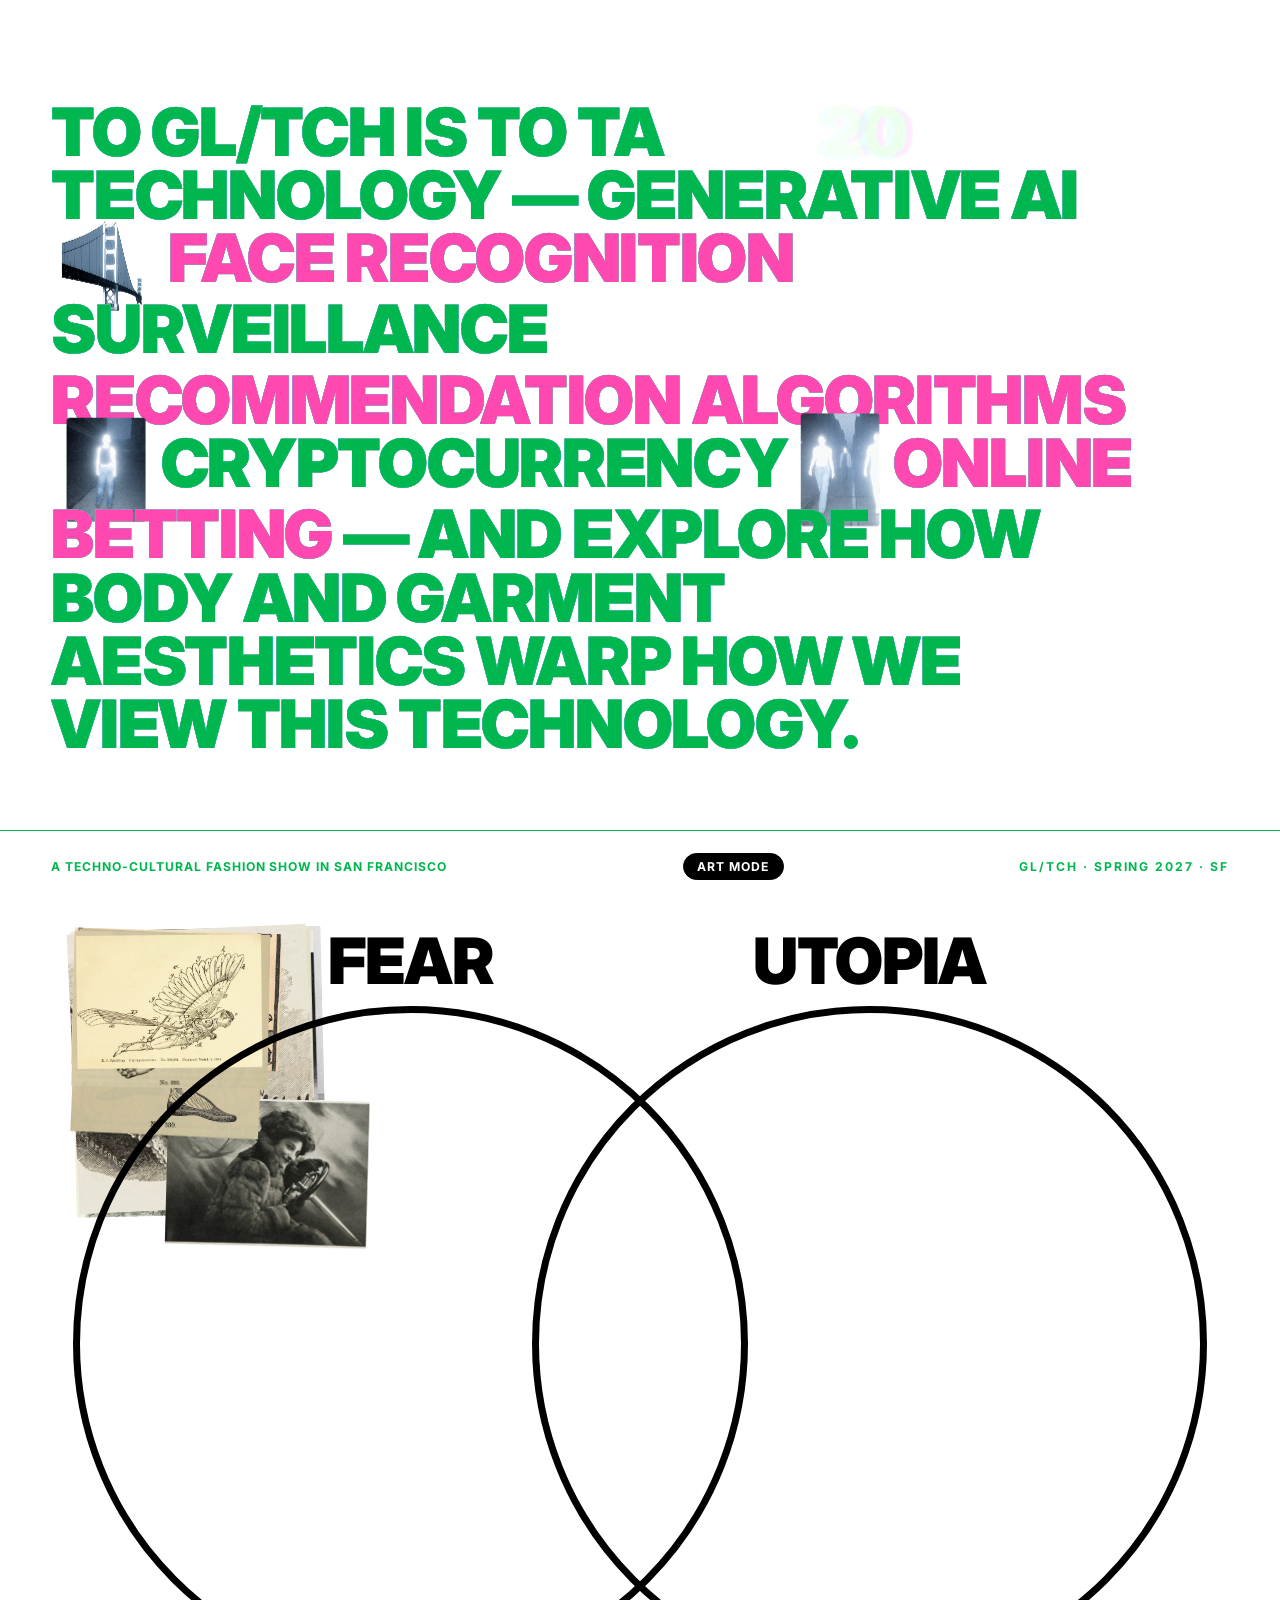
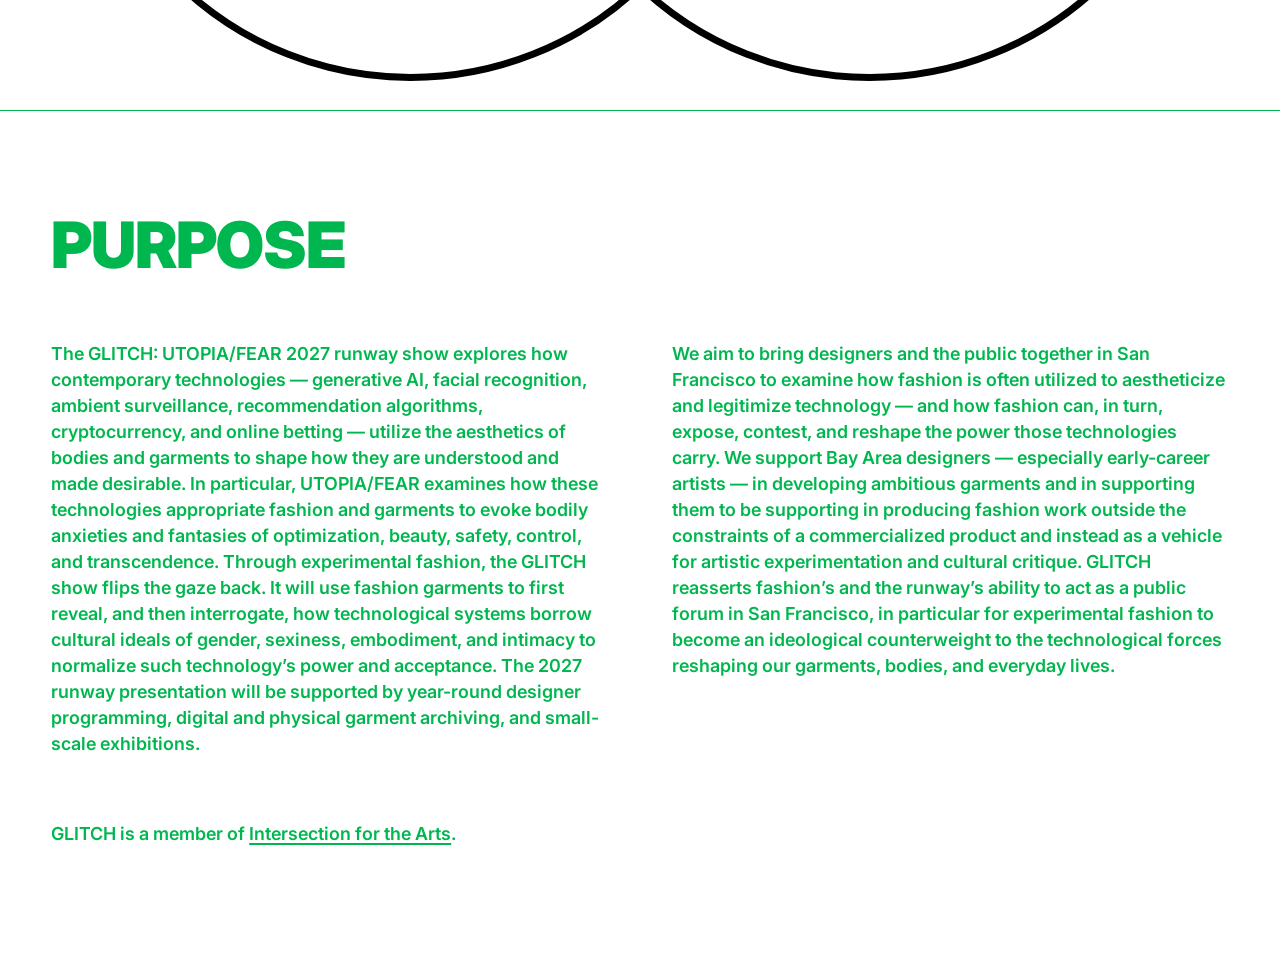
==== index.html @ 08c13035 "Start Venn pauses sooner" ====
<!DOCTYPE html>
<!--
  This page is the GL/TCH manifesto — also reachable at /manifesto.html.
  index.html and manifesto.html should stay in sync; only the <title>
  and <meta description> intentionally differ between them.
  Old ring/orbit layout lives at /archived/.
-->
<html lang="en">
  <head>
    <meta charset="UTF-8" />
    <meta name="viewport" content="width=device-width, initial-scale=1.0" />
    <meta
      name="description"
      content="GL/TCH — a traveling fashion exhibition exploring 2027 technology and aesthetics."
    />
    <title>GL/TCH</title>
    <link rel="icon" type="image/png" href="assets/favicon.png" />
    <link rel="preconnect" href="https://fonts.googleapis.com" />
    <link rel="preconnect" href="https://fonts.gstatic.com" crossorigin />
    <link
      href="https://fonts.googleapis.com/css2?family=Inter:wght@600;700;800;900&family=Instrument+Serif:ital@0;1&display=swap"
      rel="stylesheet"
    />
    <link rel="stylesheet" href="styles.css?v=152" />
  </head>
  <body class="has-manifesto is-contrast">
    <a class="skip" href="#manifesto">Skip to content</a>

    <a class="glitch-logo" href="index.html" aria-label="GL/TCH — home">
      <img src="assets/glitch_logo.png" alt="GL/TCH" decoding="async" />
    </a>


    <main id="manifesto" class="manifesto">
      <section class="manifesto__spread" aria-label="GL/TCH manifesto">
        <img
          class="manifesto__robot"
          src="assets/Custom Video Design.gif"
          alt=""
          decoding="async"
          aria-hidden="true"
        />

        <p class="manifesto__copy">
          To GL/TCH   is to take a 2027 technology — <span class="manifesto__tech">generative AI</span><img
            class="manifesto__chip manifesto__chip--a"
            src="assets/approved/IMG_6470.png"
            alt=""
            loading="eager"
            decoding="async"
          /><span class="manifesto__tech manifesto__tech--alt">face recognition</span><img
            class="manifesto__chip manifesto__chip--b"
            src="assets/approved/IMG_2119.png"
            alt=""
            loading="eager"
            decoding="async"
          /><span class="manifesto__tech">surveillance</span><img
            class="manifesto__chip manifesto__chip--c"
            src="assets/approved/IMG_2356.png"
            alt=""
            loading="eager"
            decoding="async"
          /><span class="manifesto__tech manifesto__tech--alt">recommendation algorithms</span><img
            class="manifesto__chip manifesto__chip--d"
            src="assets/approved/AI Images from Text & Photo (8).png"
            alt=""
            loading="eager"
            decoding="async"
          /><span class="manifesto__tech">cryptocurrency</span><img
            class="manifesto__chip manifesto__chip--e"
            src="assets/approved/IMG_street.png"
            alt=""
            loading="lazy"
            decoding="async"
          /><span class="manifesto__tech manifesto__tech--alt">online betting</span> — and explore how body and garment aesthetics warp how we view this technology.
        </p>
      </section>

      <footer class="manifesto__rail">
        <p class="manifesto__rail-tag">A techno-cultural fashion show in San Francisco</p>
        <button class="manifesto__mode-toggle" type="button" aria-pressed="true">
          Art mode
        </button>
        <p class="manifesto__rail-meta">GL/TCH · SPRING 2027 · SF</p>
      </footer>

      <section class="manifesto-venn" aria-label="Fear and utopia">
        <div class="venn" role="img" aria-label="Venn diagram with fear on the left and utopia on the right">
          <div class="venn__ghosts" aria-hidden="true">
            <img class="venn__ghost" src="assets/venn-diagram/Medico-Mechanische Gymnastik 1892.jpg" alt="" loading="lazy" decoding="async" />
            <img class="venn__ghost" src="assets/venn-diagram/Flammability Demonstration 1910.jpg" alt="" loading="lazy" decoding="async" />
            <img class="venn__ghost" src="assets/venn-diagram/Pygmy by Bayard 1870.jpg" alt="" loading="lazy" decoding="async" />
            <img class="venn__ghost" src="assets/venn-diagram/Talking Machine Orange 1879.jpg" alt="" loading="lazy" decoding="async" />
            <img class="venn__ghost" src="assets/venn-diagram/Title Page Illustration Mad Fashions 1642.jpg" alt="" loading="lazy" decoding="async" />
            <img class="venn__ghost" src="assets/venn-diagram/Dorothy Levitt Favourite Photograph.jpg" alt="" loading="lazy" decoding="async" />
            <img class="venn__ghost" src="assets/venn-diagram/George Edwin Marks 1899 Image.jpg" alt="" loading="lazy" decoding="async" />
            <img class="venn__ghost" src="assets/venn-diagram/George Edwin Marks Image 1899.jpg" alt="" loading="lazy" decoding="async" />
            <img class="venn__ghost" data-size-boost="1.1" src="assets/venn-diagram/Reuben Jasper Spalding Flying Machine.jpg" alt="" loading="lazy" decoding="async" />
          </div>
          <span class="venn__label venn__label--left">fear</span>
          <span class="venn__label venn__label--right">utopia</span>
          <div class="venn__circle venn__circle--left"></div>
          <div class="venn__circle venn__circle--right"></div>
        </div>
      </section>

      <section class="manifesto-purpose" aria-labelledby="purpose-title">
        <h2 id="purpose-title" class="manifesto-purpose__title">Purpose</h2>
        <div class="manifesto-purpose__copy">
          <p>
            The GLITCH: UTOPIA/FEAR 2027 runway show explores how contemporary technologies — generative AI, facial recognition, ambient surveillance, recommendation algorithms, cryptocurrency, and online betting — utilize the aesthetics of bodies and garments to shape how they are understood and made desirable. In particular, UTOPIA/FEAR examines how these technologies appropriate fashion and garments to evoke bodily anxieties and fantasies of optimization, beauty, safety, control, and transcendence. Through experimental fashion, the GLITCH show flips the gaze back. It will use fashion garments to first reveal, and then interrogate, how technological systems borrow cultural ideals of gender, sexiness, embodiment, and intimacy to normalize such technology’s power and acceptance. The 2027 runway presentation will be supported by year-round designer programming, digital and physical garment archiving, and small-scale exhibitions.
          </p>
          <p>
            We aim to bring designers and the public together in San Francisco to examine how fashion is often utilized to aestheticize and legitimize technology — and how fashion can, in turn, expose, contest, and reshape the power those technologies carry. We support Bay Area designers — especially early-career artists — in developing ambitious garments and in supporting them to be supporting in producing fashion work outside the constraints of a commercialized product and instead as a vehicle for artistic experimentation and cultural critique. GLITCH reasserts fashion’s and the runway’s ability to act as a public forum in San Francisco, in particular for experimental fashion to become an ideological counterweight to the technological forces reshaping our garments, bodies, and everyday lives.
          </p>
          <p class="manifesto-purpose__membership">
            GLITCH is a member of
            <a href="https://theintersection.org/meet-our-members/">Intersection for the Arts</a>.
          </p>
        </div>
      </section>
    </main>

    <script>
      window.va =
        window.va ||
        function () {
          (window.vaq = window.vaq || []).push(arguments);
        };
    </script>
    <script defer src="/_vercel/insights/script.js"></script>
    <script src="main.js" defer></script>
    <script src="manifesto.js?v=33" defer></script>
  </body>
</html>
---- styles.css ----
/* GLITCH — ring layout matched to reference: nav + circular portrait ring + inner type */

/* Register the manifesto-chip magnet variables as <length>-typed custom
   properties so transitions on them interpolate smoothly (without
   @property they'd be treated as raw strings and would jump-snap). */
@property --push-x {
  syntax: "<length>";
  inherits: false;
  initial-value: 0px;
}
@property --push-y {
  syntax: "<length>";
  inherits: false;
  initial-value: 0px;
}

:root {
  --canvas: #fafaf9;
  --ink: #141413;
  --ink-soft: rgba(20, 20, 19, 0.42);
  --sans: "Inter", system-ui, -apple-system, "Segoe UI", sans-serif;
  --display: "Instrument Serif", "Times New Roman", Georgia, serif;
  --mono: ui-monospace, "SF Mono", Menlo, Consolas, monospace;
}

*,
*::before,
*::after {
  box-sizing: border-box;
}

html {
  height: 100%;
}

body {
  margin: 0;
  min-height: 100dvh;
  background: var(--canvas);
  color: var(--ink);
  font-family: var(--sans);
  -webkit-font-smoothing: antialiased;
}

.skip {
  position: absolute;
  left: -9999px;
  top: 1rem;
  padding: 0.45rem 0.85rem;
  background: var(--ink);
  color: var(--canvas);
  z-index: 100;
  font-size: 0.65rem;
  letter-spacing: 0.12em;
  text-transform: uppercase;
  text-decoration: none;
}

.skip:focus {
  left: 1rem;
}

/* ——— Top nav ——— */
.ref-nav {
  position: fixed;
  top: 0;
  left: 0;
  right: 0;
  z-index: 50;
  padding: 1.5rem clamp(1rem, 4vw, 2rem) 0.65rem;
  background: linear-gradient(180deg, var(--canvas) 78%, transparent 100%);
  pointer-events: none;
}

.ref-nav__inner {
  display: flex;
  justify-content: center;
  align-items: center;
  gap: clamp(2.25rem, 7vw, 4.25rem);
  pointer-events: auto;
}

.ref-nav__link {
  font-size: 0.625rem;
  font-weight: 500;
  letter-spacing: 0.4em;
  text-transform: uppercase;
  text-decoration: none;
  color: var(--ink-soft);
  padding: 0.2rem 0;
  border-bottom: 1px solid transparent;
  transition:
    color 0.2s ease,
    border-color 0.2s ease;
}

.ref-nav__link:hover,
.ref-nav__link:focus-visible {
  color: var(--ink);
  outline: none;
}

.ref-nav__link.is-active {
  color: var(--ink);
  font-weight: 600;
  border-bottom-color: var(--ink);
}

/* ——— Stage ——— */
.ref-main {
  min-height: 100dvh;
  display: flex;
  align-items: center;
  justify-content: center;
  padding: clamp(4.75rem, 11vh, 6rem) clamp(0.75rem, 3vw, 1.5rem) clamp(1.5rem, 5vh, 2.5rem);
}

/*
  Ring math (matches “portal” reference):
  - --ring = square diameter (px/vmin)
  - thumb width = fraction of ring (narrow portrait tiles)
  - --orbit = distance from center to each thumb’s transform origin (tuned so tiles sit on a circle with even gaps)
*/
.ref-ring {
  --count: 19;
  --ring: min(94vmin, 800px);
  position: relative;
  width: var(--ring);
  max-width: 100%;
  aspect-ratio: 1;
  margin-inline: auto;
  isolation: isolate;
  /* Tighter orbit + slightly wider tiles = continuous ring (no wedge “gaps”) */
  --orbit: calc(var(--ring) * 0.382);
}

.ref-ring__orbit {
  position: absolute;
  inset: 0;
  z-index: 1;
  margin: 0;
  padding: 0;
  list-style: none;
  transform-origin: 50% 50%;
  will-change: transform;
}

@media (prefers-reduced-motion: no-preference) {
  .ref-ring__orbit {
    animation: ring-spin 90s linear infinite;
  }
}

@keyframes ring-spin {
  from { transform: rotate(0deg); }
  to { transform: rotate(360deg); }
}

.ref-ring__cell {
  position: absolute;
  left: 50%;
  top: 50%;
  width: calc(var(--ring) * 0.108);
  aspect-ratio: 4 / 3;
  z-index: 2;
  transform-origin: center center;
  --angle: calc(var(--i) * (360deg / var(--count)) - 90deg);
  --offset: 0deg;
  transform: translate(-50%, -50%)
    translate(
      calc(cos(var(--angle)) * var(--orbit)),
      calc(sin(var(--angle)) * var(--orbit))
    )
    rotate(calc(var(--angle) + 90deg + var(--offset)));
}

.ref-thumb {
  margin: 0;
  width: 100%;
  height: 100%;
  padding: 3px;
  background: #fff;
  border: 1px solid rgba(20, 20, 19, 0.06);
  border-radius: 6px;
  box-shadow:
    0 1px 0 rgba(255, 255, 255, 0.95) inset,
    0 3px 10px rgba(20, 20, 19, 0.06);
  overflow: hidden;
}

.ref-thumb img {
  display: block;
  width: 100%;
  height: 100%;
  object-fit: cover;
  object-position: center;
  border-radius: 4px;
}

/* Inner copy: width capped to the visual “hole” inside the ring */
.ref-ring__hub {
  position: absolute;
  left: 50%;
  top: 50%;
  transform: translate(-50%, -50%);
  z-index: 20;
  width: min(calc(var(--ring) * 0.44), 20rem);
  max-width: calc(100% - 2rem);
  text-align: center;
  pointer-events: none;
}

.ref-ring__headline {
  margin: 0 0 1.25rem;
  font-family: var(--display);
  font-style: italic;
  font-size: clamp(1.5rem, calc(var(--ring) * 0.052), 2.25rem);
  font-weight: 400;
  line-height: 1.18;
  letter-spacing: -0.01em;
  color: var(--ink);
  text-wrap: balance;
}

.ref-ring__cta {
  margin: 0;
  font-size: 0.5625rem;
  font-weight: 500;
  letter-spacing: 0.48em;
  text-transform: uppercase;
  color: var(--ink-soft);
}

@media (prefers-reduced-motion: no-preference) {
  .ref-ring__cta {
    animation: hub-fade 4.8s ease-in-out infinite;
  }
}

@keyframes hub-fade {
  0%,
  100% {
    opacity: 0.52;
  }
  50% {
    opacity: 1;
  }
}

/* ——— Bottom figure overlay (robot.html) ——— */
/*
  The figure is fixed flush to the bottom of the viewport at full width.
  Stacking on .has-figure pages:
    orbit / cells (inside .ref-ring's isolated context) → behind figure
    .figure-overlay  z-index 10 → above the ring
    .ref-ring__hub   z-index 30 → above the figure (centered text stays readable)
  Page canvas is forced to pure white so the image's white background
  blends seamlessly with no visible seam.
*/

/* Force a pure-white canvas on the figure page so the image background
   matches the page exactly. Override --canvas so all cascading uses
   (body bg, nav gradient, .skip color, etc.) update together.
   Also: position: relative on body makes it the containing block for
   .figure-overlay's absolute positioning, and min-height > 100vh
   creates scrollable space so the figure's lower portion sits below
   the initial viewport — scrolling reveals the rest of her. */
.has-figure {
  --canvas: #ffffff;
  background: var(--canvas);
  position: relative;
}

/* Portrait robot movie locked to the bottom-center of the viewport. The
   editorial copy scrolls behind it, leaving a center gap for the figure. */
/* Robot fills the hero — anchored to the top of the body and absolutely
   positioned so it scrolls AWAY with the page rather than staying pinned. */
.has-figure .robot-movie {
  position: absolute;
  left: 50%;
  top: 0;
  transform: translateX(-50%);
  width: auto;
  height: 100vh;
  max-width: 100%;
  object-fit: contain;
  object-position: bottom center;
  z-index: 15;
  pointer-events: none;
  background: transparent;
}

@media (max-aspect-ratio: 1/1) {
  .has-figure .robot-movie {
    width: 100%;
    height: auto;
    max-height: 100vh;
  }
}

/* Pixel-art logo pinned to the top center of the figure page. Keeps the
   image crisp at any size by disabling smoothing on the upscaled bitmap. */
.has-figure .glitch-logo {
  position: fixed;
  top: clamp(1rem, 2.5vh, 2rem);
  left: 50%;
  transform: translateX(-50%);
  z-index: 40;
  display: block;
  line-height: 0;
}

.has-figure .glitch-logo img {
  display: block;
  height: clamp(48px, 10vh, 110px);
  width: auto;
  image-rendering: pixelated;
  image-rendering: crisp-edges;
  background: transparent;
}

/* Top-right "Archive" button — links to the legacy ring layout. */
.has-figure .archive-link {
  position: fixed;
  top: clamp(1.25rem, 3vh, 2.25rem);
  right: clamp(1.25rem, 3vw, 2.25rem);
  z-index: 40;
  display: inline-flex;
  align-items: center;
  font-family: var(--mono);
  font-size: clamp(0.7rem, 1.1vw, 0.85rem);
  letter-spacing: 0.08em;
  text-transform: uppercase;
  color: var(--ink);
  text-decoration: none;
  padding: 0.45rem 0.95rem;
  border: 1px solid var(--ink);
  background: transparent;
  transition:
    background 0.18s ease,
    color 0.18s ease;
}

.has-figure .archive-link:hover,
.has-figure .archive-link:focus-visible {
  background: var(--ink);
  color: var(--canvas);
  outline: none;
}

.figure-overlay {
  position: absolute;
  left: 0;
  right: 0;
  bottom: 0;
  height: 75vh;
  z-index: 10;
  pointer-events: none;
  display: flex;
  justify-content: center;
  align-items: flex-end;
}

.figure-overlay img {
  display: block;
  width: auto;
  height: 100%;
  max-width: 100%;
  object-fit: contain;
  object-position: bottom center;
}

/* On narrow/portrait screens, the natural image is taller-than-wide
   when scaled to fit width; switch to width-bound scaling so the
   figure shrinks vertically while staying as large as possible. */
@media (max-aspect-ratio: 1/1) {
  .figure-overlay img {
    width: 100%;
    height: auto;
    max-height: 75vh;
  }
}

/* Title is fixed to the viewport, hovering just above the robot's head.
   `top: auto` clears the base .ref-ring__hub rule's top: 50%. */
/* Title sits within the hero (top of the page) and scrolls away with the
   page like the robot. Anchored from the top so it stays in a consistent
   spot just above the robot's head regardless of viewport height. */
.has-figure .ref-ring__hub {
  position: absolute;
  left: 50%;
  top: clamp(20vh, 24vh, 28vh);
  bottom: auto;
  transform: translateX(-50%);
  z-index: 30;
  width: min(94vw, 60rem);
  text-align: center;
}

.has-figure .ref-ring__headline {
  font-family: var(--display);
  font-style: normal;
  font-weight: 400;
  letter-spacing: 0.01em;
  text-transform: uppercase;
  font-size: clamp(0.95rem, 1.7vw, 1.3rem);
  line-height: 1.25;
}

/* ---------- Editorial: dense two-column block flanking the robot --------- */

/* The page is a scrollable wall of magazine-style copy. CSS columns split it
   into two columns with a wide column-gap; the fixed robot video sits in
   that gap so the text reads as flowing on the left and right of the figure.
   Top padding leaves room for the logo, archive button, and headline. */
/* Editorial container: plain block flow holding two children — a 2-column
   split that flanks the robot, then a full-width single-column section
   that runs underneath it. */
.has-figure .editorial {
  display: block;
  min-height: auto;
  /* Top padding sits the editorial just barely above the fold (~2vh of
     content peeks at the bottom of the initial viewport). */
  padding: clamp(44rem, 98vh, 60rem) clamp(1.25rem, 3vw, 3rem)
    clamp(3rem, 8vh, 6rem);
  margin: 0;

  font-family: var(--display);
  font-size: clamp(1.1rem, 1.55vw, 1.5rem);
  line-height: 1.25;
  letter-spacing: -0.005em;
  color: var(--ink);
}

/* The two-column split that flanks the robot. The center grid track is
   reserved space for the absolutely-positioned video — no copy crosses
   into it. */
.has-figure .editorial__split {
  display: grid;
  grid-template-columns: 1fr clamp(34vw, 40vw, 46vw) 1fr;
  column-gap: clamp(1.25rem, 2.5vw, 2.5rem);
  align-items: start;
}

/* Full-width single-column section that runs UNDERNEATH the robot. */
.has-figure .editorial__full {
  margin: clamp(2rem, 5vh, 4rem) auto 0;
  max-width: min(72ch, 92vw);
  text-align: justify;
  hyphens: auto;
}

.has-figure .editorial__full p {
  margin: 0 0 0.7rem;
}

.has-figure .editorial__col {
  display: flex;
  flex-direction: column;
  gap: 0.6rem;
}

.has-figure .editorial__col--left {
  grid-column: 1;
}

.has-figure .editorial__col--right {
  grid-column: 3;
}

.has-figure .editorial p {
  margin: 0;
  text-align: justify;
  hyphens: auto;
  orphans: 2;
  widows: 2;
}

/* The questions feel like a poetic provocation at the top of the column —
   italic for voice, but matched to the body copy in size. */
.has-figure .editorial__question {
  font-style: italic;
  text-align: left;
  hyphens: manual;
}

/* The lede statement is the manifesto line — uppercase so it anchors the
   reader after the questions, but matched to the body copy in size. */
.has-figure .editorial__lede {
  font-style: normal;
  text-align: left;
  text-transform: uppercase;
  letter-spacing: 0.01em;
  margin-top: 0.6em;
  hyphens: manual;
}

/* Embedded photos float within their column so the body text wraps tightly
   around them — magazine style. The two columns mirror each other: the
   left column leads with a left-floating photo, the right column leads
   with a right-floating photo. Each column then alternates from there. */
.has-figure .editorial__photo {
  width: clamp(55%, 60%, 70%);
  shape-outside: margin-box;
}

.has-figure .editorial__col--left .editorial__photo {
  float: left;
  margin: 0.35em 0.9em 0.55em 0;
}

.has-figure .editorial__col--left .editorial__photo:nth-of-type(even) {
  float: right;
  margin: 0.35em 0 0.55em 0.9em;
}

.has-figure .editorial__col--right .editorial__photo {
  float: right;
  margin: 0.35em 0 0.55em 0.9em;
}

.has-figure .editorial__col--right .editorial__photo:nth-of-type(even) {
  float: left;
  margin: 0.35em 0.9em 0.55em 0;
}

.has-figure .editorial__photo img {
  display: block;
  width: 100%;
  height: auto;
  object-fit: cover;
}

/* Flex columns can't host floats, so let the columns lay out as plain
   block flow which is what enables float + text-wrap to work. */
.has-figure .editorial__col {
  display: block;
}

.has-figure .editorial__col > p {
  margin: 0 0 0.55rem;
}

/* On narrower screens collapse the split to a single column and let the
   robot sit above all the copy. */
@media (max-width: 960px) {
  .has-figure .editorial {
    padding-top: clamp(82vh, 88vh, 92vh);
    padding-left: clamp(1.25rem, 5vw, 2rem);
    padding-right: clamp(1.25rem, 5vw, 2rem);
    font-size: clamp(1rem, 2.6vw, 1.2rem);
    line-height: 1.35;
  }

  .has-figure .editorial__split {
    grid-template-columns: 1fr;
    column-gap: 0;
  }

  .has-figure .editorial__col--left,
  .has-figure .editorial__col--right {
    grid-column: 1;
  }
}

/* With only 4 cells (one per approved image), the default cell width
   (~10.8% of ring) reads too sparse — bump cells up so they fill the
   orbit visually like prominent thumbnails at each quadrant. */
.has-figure .ref-ring__cell {
  width: calc(var(--ring) * 0.22);
}

@media (max-width: 540px) {
  .has-figure .ref-ring__cell {
    width: calc(var(--ring) * 0.24);
  }
}

/* ——— Static cluster behind the figure ———
   Stop the orbit rotation and position the four cells as a horizontal
   group right at the figure's head/shoulder level. The cells already
   live in .ref-ring's isolated stacking context which sits below the
   figure-overlay (z-index 10), so they naturally tuck behind her.
*/
/*
  Parallax: as the user scrolls down, the orbit container (containing
  all the arc cells) translates upward in addition to natural scroll —
  so the carousel "flies away" upward faster than the robot, which
  scrolls 1:1 with the page. The arc animation on each cell continues
  unchanged inside this translating wrapper (transforms compose).

  Uses scroll-driven CSS animations: Chrome 115+, Edge 115+, Firefox
  132+, Safari 26+. On older browsers the rule degrades to no parallax
  (cells scroll 1:1, no breakage).
*/
.has-figure .ref-ring__orbit {
  animation: orbit-parallax linear both;
  animation-timeline: scroll(root block);
}

@keyframes orbit-parallax {
  to { transform: translateY(-22vh); }
}

/* Replace the polar (orbit) positioning with a simple horizontal
   cluster. Each cell gets its own --tx / --ty / --tilt set per
   nth-child below for a slightly fanned, organic placement. */
.has-figure .ref-ring__cell {
  --tx: 0px;
  --ty: 0px;
  --tilt: 0deg;
  transform: translate(-50%, -50%)
    translate(var(--tx), var(--ty))
    rotate(var(--tilt));
  width: calc(var(--ring) * 0.2);
}

/*
  Continuous horseshoe arc — cells sweep along a wide upside-down U
  passing over the figure's head. Each cell starts off-screen at one
  end of the arc, fades in, traverses over the head, fades out at the
  other end, and loops back. Four cells are staggered with negative
  animation-delays so they're at different points on the arc at any
  given moment.

      ─────── ∩ ───────
     ╱                   ╲
    fade-in            fade-out
    (left edge)       (right edge)
*/
.has-figure .ref-ring__cell {
  animation: cell-arc 18s linear infinite;
}

/* 4 cells spaced evenly around the 18s cycle = 4.5s offset each, so at
   any moment one cell is fading-in / one is fading-out / two are
   mid-arc. */
.has-figure .ref-ring__cell:nth-child(1) { animation-delay:    0s;   }  /*   0% */
.has-figure .ref-ring__cell:nth-child(2) { animation-delay:   -4.5s; }  /*  25% */
.has-figure .ref-ring__cell:nth-child(3) { animation-delay:   -9s;   }  /*  50% */
.has-figure .ref-ring__cell:nth-child(4) { animation-delay:  -13.5s; }  /*  75% */

/* Static fallback positions per cell — only visible when the animation
   is paused (prefers-reduced-motion). Spread as a shallow horseshoe
   so the page still reads correctly without motion. */
.has-figure .ref-ring__cell:nth-child(1) { --tx: -22vmin; --ty:  4vh; --tilt: -7deg; }
.has-figure .ref-ring__cell:nth-child(2) { --tx:  -8vmin; --ty: -3vh; --tilt: -2deg; }
.has-figure .ref-ring__cell:nth-child(3) { --tx:   8vmin; --ty: -3vh; --tilt:  2deg; }
.has-figure .ref-ring__cell:nth-child(4) { --tx:  22vmin; --ty:  4vh; --tilt:  7deg; }

@keyframes cell-arc {
  /* Path: x(t) = -20vw·cos(π·t),  y(t) = 0vh − 8vh·sin(π·t)
     Compact horseshoe constrained to 40vw total width (±20vw). The
     arc is lifted so the bases sit just above her head (y=0, body
     y≈50vh) and the peak (y=-8vh) floats well above her forehead.
     Cells fade in 0–8% and out 92–100%. */
  0%   { transform: translate(-50%,-50%) translate(-20vw,    0vh)   rotate(-5deg);    opacity: 0; }
  8%   {                                                                              opacity: 1; }
  10%  { transform: translate(-50%,-50%) translate(-19vw,   -2.5vh) rotate(-4deg);   }
  20%  { transform: translate(-50%,-50%) translate(-16.2vw, -4.7vh) rotate(-3deg);   }
  30%  { transform: translate(-50%,-50%) translate(-11.8vw, -6.5vh) rotate(-2deg);   }
  40%  { transform: translate(-50%,-50%) translate( -6.2vw, -7.6vh) rotate(-1deg);   }
  50%  { transform: translate(-50%,-50%) translate(   0vw,  -8vh)   rotate(0deg);    }
  60%  { transform: translate(-50%,-50%) translate(  6.2vw, -7.6vh) rotate(1deg);    }
  70%  { transform: translate(-50%,-50%) translate( 11.8vw, -6.5vh) rotate(2deg);    }
  80%  { transform: translate(-50%,-50%) translate( 16.2vw, -4.7vh) rotate(3deg);    }
  90%  { transform: translate(-50%,-50%) translate(  19vw,  -2.5vh) rotate(4deg);    }
  92%  {                                                                              opacity: 1; }
  100% { transform: translate(-50%,-50%) translate(  20vw,   0vh)   rotate(5deg);     opacity: 0; }
}

@media (prefers-reduced-motion: reduce) {
  .has-figure .ref-ring__cell,
  .has-figure .ref-ring__orbit {
    animation: none;
  }
}

@media (max-width: 540px) {
  .has-figure .ref-ring__cell {
    width: calc(var(--ring) * 0.24);
  }
}

@media (max-width: 540px) {
  .ref-ring {
    --ring: min(92vmin, calc(100vw - 1.25rem));
    --orbit: calc(var(--ring) * 0.376);
  }

  .ref-ring__cell {
    width: calc(var(--ring) * 0.118);
  }

  .ref-ring__hub {
    width: min(calc(var(--ring) * 0.48), 19rem);
  }

  .ref-nav__inner {
    gap: clamp(1.5rem, 5vw, 2.5rem);
  }

  .ref-nav__link {
    letter-spacing: 0.28em;
  }
}

@media (prefers-reduced-motion: reduce) {
  .ref-ring__cta {
    animation: none;
  }
}

/* ============================================================
   MANIFESTO — magazine-spread layout for /manifesto.html
   Big bold headline-style sentence with the four approved images
   dropped INLINE between words, sized to the cap-height of the
   surrounding text. Inspired by editorial spreads like Apostrophe
   "REPS".
   ============================================================ */

.has-manifesto {
  --manifesto-bg: #ff48b0;
  --manifesto-ink: #00b74f;
  background: var(--manifesto-bg);
  color: var(--manifesto-ink);
  min-height: 100vh;
  margin: 0;
  transition:
    background 0.4s ease,
    color 0.4s ease;
}

/* High-contrast mode: white background, green ink. */
.has-manifesto.is-contrast {
  --manifesto-bg: #ffffff;
  --manifesto-ink: #00b74f;
}

/* Mode toggle button — must be discoverable by colorblind users, so it
   relies on LUMINANCE contrast (black/white) rather than just hue.
   Small pill that inverts against its background: black-on-white in
   art mode, white-on-black in high-contrast mode. */
.has-manifesto .manifesto__mode-toggle {
  appearance: none;
  border: 1.5px solid #000;
  padding: 0.4rem 0.85rem;
  margin: 0;
  font: inherit;
  letter-spacing: inherit;
  text-transform: inherit;
  cursor: pointer;
  white-space: nowrap;
  border-radius: 999px;
  background: #ffffff;
  color: #000000;
  line-height: 1;
  transition:
    background 0.2s ease,
    color 0.2s ease,
    transform 0.18s ease;
}

.has-manifesto.is-contrast .manifesto__mode-toggle {
  background: #000000;
  color: #ffffff;
  border-color: #000000;
}

.has-manifesto .manifesto__mode-toggle:hover,
.has-manifesto .manifesto__mode-toggle:focus-visible {
  outline: none;
  transform: translateY(-1px);
}

/* The pixel logo is itself pink, which disappears against the pink
   manifesto background. Hide it on this page — the GL/TCH wordmark in
   the body copy already does the branding work. */
.has-manifesto .glitch-logo {
  display: none;
}

/* Flex column layout: the manifesto container fills at least one
   viewport. The spread holds the headline and is sized to fill
   100vh minus the rail's height, so the rail sits flush at the
   bottom of the first viewport on initial load. As the user scrolls
   down, the rail scrolls UP with the page and then sticks to the
   top of the viewport (see .manifesto__rail below), and the venn
   section scrolls beneath the stuck rail. The robot is absolutely
   positioned within .manifesto__spread, so it scrolls with the
   headline and disappears once the user scrolls past the spread. */
.has-manifesto .manifesto {
  display: flex;
  flex-direction: column;
  min-height: 100vh;
  padding-top: clamp(1rem, 3vh, 2.5rem);
  padding-left: clamp(1.5rem, 4vw, 4rem);
  padding-right: clamp(1.5rem, 4vw, 4rem);
  position: relative;
  box-sizing: border-box;
  /* --rail-h is measured & set by manifesto.js so the spread can size
     itself to (100vh - rail height) and the rail lands flush at the
     bottom of the first viewport. Falls back to a sensible static
     guess if JS is disabled. */
  --rail-h: 4.5rem;
}

.has-manifesto .manifesto__spread {
  display: flex;
  align-items: center;
  justify-content: flex-start;
  /* Fill the first viewport minus the rail height (and container's top
     padding), so the rail naturally sits flush at the bottom of the
     visible viewport on initial load. flex-shrink: 0 so the spread
     doesn't compress when the venn section pushes total content past
     100vh. */
  flex: 0 0 calc(100vh - var(--rail-h) - clamp(1rem, 3vh, 2.5rem));
  min-height: 0;
  /* Containing block for the absolutely-positioned robot so the robot
     anchors to the spread's bottom edge and scrolls AWAY with the
     headline (rather than following the viewport into the venn
     section below). */
  position: relative;
}

/* (Spread layout rules consolidated above — block flow, with margin
   below it that creates the gap before the rail. No flex needed.) */

/* Robot pinned to the viewport bottom-right, just above the fixed
   bottom rail. Both are position: fixed so they stay anchored to the
   visible viewport regardless of how tall the headline content gets.
   Mix-blend-mode makes the GIF's white background "punch through" the
   pink page so it reads as if it were transparent. */
.has-manifesto .manifesto__robot {
  /* Anchored to the spread's bottom-right (NOT the viewport). This
     way the robot scrolls with the headline section and disappears
     once the user scrolls past the spread into the venn area —
     rather than following them down the page.
     The `right` value is negated so the robot's right edge sits flush
     with the VIEWPORT edge (cancelling the .manifesto container's
     horizontal padding) instead of with the spread's content edge. */
  position: absolute;
  right: calc(-1 * clamp(1.5rem, 4vw, 4rem));
  bottom: 0;
  width: clamp(14rem, 30vw, 32rem);
  height: auto;
  display: block;
  pointer-events: none;
  z-index: 5;
  mix-blend-mode: multiply;
  opacity: 0.55;
}

/* The headline sentence. Tight, chunky, condensed-feeling Inter Black —
   clamps from ~36px to ~104px so it fills the spread on big screens but
   stays readable on phones. Word-break: keep-all + small letter-spacing
   keeps the magazine "block" feel. */
.has-manifesto .manifesto__copy {
  margin: 0;
  font-family: "Inter", system-ui, sans-serif;
  font-weight: 900;
  /* Wishful "as big as possible" CSS starting size. JS in manifesto.js
     measures the rendered height after layout and shrinks the font-
     size in a single pass if the headline would overflow 90vh — see
     fitManifestoCopy(). The CSS only has to cap at the upper bound
     where the text would obviously overshoot on huge displays. */
  font-size: clamp(1.4rem, min(8vw, 14vh), 7rem);
  line-height: 0.95;
  letter-spacing: -0.02em;
  text-transform: uppercase;
  text-align: left;
  max-width: 85vw;
  hyphens: none;
}

.has-manifesto .manifesto__copy span {
  display: inline;
  vertical-align: baseline;
}

/* In high-contrast mode every other technology term flips to pink so
   the list alternates green / pink down the page — matching the
   art-mode rhythm. */
.has-manifesto.is-contrast .manifesto__tech--alt {
  color: #ff48b0;
}

/* Per-letter glitch.

   JS wraps every word in the manifesto headline with a non-breaking
   .manifesto__word-wrap and every character inside that with a
   .manifesto__letter. A pointermove handler sets --glitch (0..1) on
   each letter based on its distance to the cursor. The styles below
   convert that scalar into a heavy, busy, "broken pixels" visual:

     - bigger stepped jitter (translate, rotate, skew, scale)
     - 7-layer text-shadow chromatic aberration
       (cyan / magenta / yellow + brand pink / brand green + ghost
       trails in currentColor)
     - blur + contrast pump
     - hard fade-to-0 so letters near the cursor fully vanish

   At rest (--glitch: 0) every property folds to its no-op value so the
   headline reads as plain inline text. */

.has-manifesto .manifesto__word-wrap {
  display: inline-block;
  white-space: nowrap;
}

.has-manifesto .manifesto__letter {
  /* --glitch is the max of cursor proximity and ambient noise so the
     two effects compose without fighting each other. */
  --cursor-glitch: 0;
  --noise-glitch: 0;
  --glitch: max(var(--cursor-glitch), var(--noise-glitch));
  --glitch-dx: 0;
  --glitch-dy: 0;
  --glitch-dr: 0;
  display: inline-block;
  position: relative;
  transform:
    translate(
      calc(var(--glitch-dx) * var(--glitch) * 26px),
      calc(var(--glitch-dy) * var(--glitch) * 20px)
    )
    rotate(calc(var(--glitch-dr) * var(--glitch) * 16deg))
    skewX(calc(var(--glitch-dx) * var(--glitch) * 18deg))
    scale(calc(1 + var(--glitch) * 0.25));
  /* Multiplier > 1 so the letter fully vanishes well before glitch
     reaches its peak — cursor "burns" through the text. */
  opacity: calc(1 - var(--glitch) * 1.5);
  filter:
    blur(calc(var(--glitch) * 1.4px))
    contrast(calc(1 + var(--glitch) * 1.6))
    saturate(calc(1 + var(--glitch) * 2));
  text-shadow:
    /* Wide RGB chromatic split */
    calc(var(--glitch) * -7px) 0 0 #00ffff,
    calc(var(--glitch) * 7px) 0 0 #ff00ff,
    /* Yellow/cyan vertical aberration */
    0 calc(var(--glitch) * -4px) 0 #ffff00,
    0 calc(var(--glitch) * 4px) 0 #00ffff,
    /* Brand-color far ghosts */
    calc(var(--glitch) * 11px) calc(var(--glitch) * 1px) 0 #ff48b0,
    calc(var(--glitch) * -11px) calc(var(--glitch) * -1px) 0 #00b74f,
    /* CurrentColor smear trails */
    calc(var(--glitch) * 2px) calc(var(--glitch) * 3px) 0 currentColor,
    calc(var(--glitch) * -2px) calc(var(--glitch) * -3px) 0 currentColor;
  /* Stepped easing on structural properties → reads as pixely / dropped
     frames rather than a smooth tween. */
  transition:
    transform 60ms steps(2, end),
    opacity 50ms steps(2, end),
    filter 60ms linear,
    text-shadow 60ms linear;
  will-change: transform, opacity, filter;
}

@media (prefers-reduced-motion: reduce) {
  .has-manifesto .manifesto__letter {
    transition: none;
    transform: none;
    opacity: 1;
    filter: none;
    text-shadow: none;
  }
}

/* Inline image chips — the LAYOUT box is sized to roughly the cap-height
   of the surrounding type (height: 1em), so the chips don't push the
   line-height. They are then visually SCALED UP via transform: scale()
   inside the jitter keyframes — transforms don't affect layout, so the
   visual image overflows into the lines above/below without changing
   the bounding box. This gives chips a "lower bounding hit box" while
   still reading as bold photo blocks within the headline. */
.has-manifesto .manifesto__chip {
  --chip-scale: 1.53;
  --push-x: 0px;
  --push-y: 0px;
  /* Pixelate-disappear: 0..1, driven by JS based on how close the
     cursor is to the chip. The blur + extreme contrast trick
     posterizes the chip into chunky pixel blocks before opacity
     finishes the job. */
  --pixelize: 0;
  display: inline-block;
  height: 1em;
  width: auto;
  max-width: 1em;
  object-fit: cover;
  vertical-align: middle;
  margin: 0 0.45em;
  border-radius: 2px;
  will-change: transform, filter, opacity;
  animation: manifesto-jitter 4.6s steps(10, end) infinite;
  transform: scale(var(--chip-scale));
  filter:
    blur(calc(var(--pixelize) * 8px))
    contrast(calc(1 + var(--pixelize) * 9))
    saturate(calc(1 + var(--pixelize) * 2));
  opacity: calc(1 - var(--pixelize));
  /* Crisp scaled rendering keeps the high-contrast posterized output
     looking blocky rather than smooth. */
  image-rendering: pixelated;
  transition:
    --push-x 0.18s cubic-bezier(0.2, 0.9, 0.3, 1.2),
    --push-y 0.18s cubic-bezier(0.2, 0.9, 0.3, 1.2),
    filter 40ms linear,
    opacity 40ms linear;
}

/* Each chip uses a slightly different scale + animation timing so the
   composition feels alive rather than synchronized. */
.has-manifesto .manifesto__chip--a {
  --chip-scale: 1.67;
  animation-duration: 4.2s;
  animation-delay: 0s;
}

.has-manifesto .manifesto__chip--b {
  --chip-scale: 1.53;
  animation-duration: 5.4s;
  animation-delay: -1.3s;
}

.has-manifesto .manifesto__chip--c {
  --chip-scale: 1.76;
  animation-duration: 4.8s;
  animation-delay: -2.4s;
}

.has-manifesto .manifesto__chip--d {
  --chip-scale: 1.58;
  animation-duration: 5.0s;
  animation-delay: -3.5s;
}

.has-manifesto .manifesto__chip--e {
  --chip-scale: 1.71;
  animation-duration: 4.5s;
  animation-delay: -1.9s;
}

/* Glitchy 10-step keyframe — wider XY translates so the chips visibly
   drift over adjacent words at times, plus a tiny rotation. Each keyframe
   re-applies scale(var(--chip-scale)) so the visual size persists across
   the jitter motion. `steps(10, end)` on the chip makes the jumps snap
   between frames instead of tweening — stop-motion / TV-static feel. */
/* Each keyframe combines the jitter offset with the cursor "push" via
   var(--push-x) / var(--push-y). The push is set by JS in response to
   pointermove so chips drift away from the cursor like magnets. */
@keyframes manifesto-jitter {
  0% {
    transform:
      translate(var(--push-x), var(--push-y))
      rotate(0deg)
      scale(var(--chip-scale));
  }
  10% {
    transform:
      translate(calc(var(--push-x) - 2px), calc(var(--push-y) + 1px))
      rotate(-0.6deg)
      scale(var(--chip-scale));
  }
  20% {
    transform:
      translate(calc(var(--push-x) + 3px), calc(var(--push-y) - 1px))
      rotate(0.9deg)
      scale(var(--chip-scale));
  }
  30% {
    transform:
      translate(calc(var(--push-x) - 3px), calc(var(--push-y) - 1px))
      rotate(-0.45deg)
      scale(var(--chip-scale));
  }
  40% {
    transform:
      translate(calc(var(--push-x) + 1px), calc(var(--push-y) + 3px))
      rotate(0.75deg)
      scale(var(--chip-scale));
  }
  50% {
    transform:
      translate(calc(var(--push-x) - 1px), calc(var(--push-y) - 3px))
      rotate(-0.75deg)
      scale(var(--chip-scale));
  }
  60% {
    transform:
      translate(calc(var(--push-x) + 4px), calc(var(--push-y) + 1px))
      rotate(0.45deg)
      scale(var(--chip-scale));
  }
  70% {
    transform:
      translate(calc(var(--push-x) - 4px), calc(var(--push-y) + 1px))
      rotate(-0.9deg)
      scale(var(--chip-scale));
  }
  80% {
    transform:
      translate(calc(var(--push-x) + 2px), calc(var(--push-y) - 2px))
      rotate(0.6deg)
      scale(var(--chip-scale));
  }
  90% {
    transform:
      translate(calc(var(--push-x) - 1px), calc(var(--push-y) + 2px))
      rotate(-0.45deg)
      scale(var(--chip-scale));
  }
  100% {
    transform:
      translate(var(--push-x), var(--push-y))
      rotate(0deg)
      scale(var(--chip-scale));
  }
}

@media (prefers-reduced-motion: reduce) {
  .has-manifesto .manifesto__chip {
    animation: none;
  }
}

/* Bottom rail: tagline on the left, meta on the right, separated like a
   masthead/colophon. */
.has-manifesto .manifesto__rail {
  /* Sits in document flow at the bottom of the first viewport thanks
     to .manifesto__spread's flex-basis. As the user scrolls down, the
     rail moves up with the page and then sticks to the top once it
     reaches the top edge — staying anchored while the venn section
     scrolls beneath it. */
  position: sticky;
  top: 0;
  z-index: 50;
  display: flex;
  justify-content: space-between;
  align-items: baseline;
  gap: 1rem;
  /* Counter-bleed: extend horizontally to the viewport edges by
     using negative margins equal to the parent's horizontal padding,
     so the sticky bar reads as a full-width band at the top. The
     inner padding then re-creates the original inset for the text. */
  margin: 0 calc(-1 * clamp(1.5rem, 4vw, 4rem));
  padding: clamp(1.25rem, 2.5vh, 2rem) clamp(1.5rem, 4vw, 4rem)
    clamp(1.1rem, 2.2vh, 1.6rem);
  border-top: 1px solid currentColor;
  /* Opaque so the venn diagram scrolling beneath doesn't bleed
     through once the rail is stuck. */
  background: var(--manifesto-bg);
  font-family: "Inter", system-ui, sans-serif;
  font-weight: 700;
  font-size: clamp(0.7rem, 0.95vw, 0.95rem);
  letter-spacing: 0.08em;
  text-transform: uppercase;
}

.has-manifesto .manifesto__rail-tag,
.has-manifesto .manifesto__rail-meta {
  margin: 0;
}

.has-manifesto .manifesto__rail-meta {
  text-align: right;
  letter-spacing: 0.16em;
}

/* On narrow screens make the robot a smaller corner accent so it doesn't
   dominate the spread. */
@media (max-width: 720px) {
  .has-manifesto .manifesto__robot {
    width: clamp(10rem, 38vw, 16rem);
    /* Same edge-flush trick as the desktop rule — counter the
       narrower .manifesto padding on small screens. */
    right: calc(-1 * clamp(1.5rem, 4vw, 4rem));
  }

  .has-manifesto .manifesto__copy {
    font-size: clamp(1.6rem, 7vw, 2.6rem);
    line-height: 1.02;
  }

  .has-manifesto .manifesto__rail {
    flex-direction: column;
    gap: 0.4rem;
  }

  .has-manifesto .manifesto__rail-meta {
    text-align: left;
    letter-spacing: 0.1em;
  }
}

/* ----------------------------------------------------------------------
   Manifesto Venn diagram
   Sits below the manifesto rail, revealed by scroll. Two big black
   outlined circles overlapping ~30% with "fear" / "utopia" titles
   centered above each non-overlapping bulb.
   ---------------------------------------------------------------------- */
.has-manifesto .manifesto-venn {
  position: relative;
  /* Counter-bleed: extend horizontally to the viewport edges by
     using negative margins equal to the parent's horizontal padding
     (matches the rail's bleed treatment so the section reads as a
     full-width band beneath the sticky rail). */
  margin: 0 calc(-1 * clamp(1.5rem, 4vw, 4rem));
  /* Lock the section at exactly 90vh so the fear / utopia diagram
     occupies one viewport-height of vertical space — no more. The
     venn box itself is sized below to fit comfortably inside this
     with a bit of breathing room from flex centering. */
  height: 90vh;
  display: flex;
  align-items: center;
  justify-content: center;
  padding: 0 clamp(1rem, 4vw, 3rem);
  background: var(--manifesto-bg);
  overflow: hidden;
}

.has-manifesto .venn {
  /* Diameter is capped by THREE constraints so the venn always fits:
     - 56vw (so it doesn't blow out wide on landscape monitors)
     - 75vh (so label + gap + diameter still fit inside the 90vh
       section bound on .manifesto-venn, leaving breathing room)
     - 820px absolute max for huge displays
     ...and a 260px floor so it stays legible on small viewports. */
  --venn-d: clamp(260px, min(56vw, 75vh), 820px);
  --venn-overlap: 0.32;
  --venn-label-fs: clamp(2rem, 5vw, 4.5rem);
  --venn-label-h: var(--venn-label-fs);
  --venn-gap: clamp(0.6rem, 1.5vh, 1.5rem);
  /* Stroke + label color: green in art mode, black in high-contrast.
     Overridden below for .has-manifesto.is-contrast. */
  --venn-ink: #00b74f;
  position: relative;
  width: calc(var(--venn-d) * (2 - var(--venn-overlap)));
  height: calc(var(--venn-label-h) + var(--venn-gap) + var(--venn-d));
  max-width: 100%;
}

.has-manifesto.is-contrast .venn {
  --venn-ink: #000;
}

.has-manifesto .venn__circle {
  position: absolute;
  /* Drop below the label row so titles sit ABOVE the circles. */
  top: calc(var(--venn-label-h) + var(--venn-gap));
  width: var(--venn-d);
  height: var(--venn-d);
  border-radius: 50%;
  border: clamp(4px, 0.55vw, 8px) solid var(--venn-ink);
  /* Don't intercept pointer events — let them fall through to the
     ghost <img> elements underneath (which DO want pointer-events:
     auto so they can be dragged). The circles paint AFTER the
     ghost wrapper in DOM, so without this they'd swallow every
     click/touch even though they're just outlines. */
  pointer-events: none;
}

.has-manifesto .venn__circle--left {
  left: 0;
}

.has-manifesto .venn__circle--right {
  right: 0;
}

/* Labels sit in the top "lane" of the venn box, each centered
   horizontally above its corresponding circle. Match the manifesto
   headline's display treatment: Inter Black uppercase, tight tracking. */
.has-manifesto .venn__label {
  position: absolute;
  top: 0;
  width: var(--venn-d);
  height: var(--venn-label-h);
  display: flex;
  align-items: flex-end;
  justify-content: center;
  font-family: "Inter", system-ui, sans-serif;
  font-weight: 900;
  font-size: var(--venn-label-fs);
  line-height: 1;
  letter-spacing: -0.02em;
  text-transform: uppercase;
  color: var(--venn-ink);
  white-space: nowrap;
  margin: 0;
  /* Don't intercept clicks meant for the ghost clips drifting beneath. */
  pointer-events: none;
}

.has-manifesto .venn__label--left {
  left: 0;
}

.has-manifesto .venn__label--right {
  right: 0;
}

@media (max-width: 640px) {
  .has-manifesto .venn {
    /* Diameter is bumped ~2% on mobile (58vw -> 59.16vw) so the
       diagram reads slightly larger on phones without overflowing the
       padded venn section. Paired with a 5% ghost-clip boost in
       manifesto.js (see MOBILE_GHOST_BOOST). */
    --venn-d: calc(58vw * 1.02);
    --venn-overlap: 0.4;
    --venn-label-fs: clamp(1.6rem, 7vw, 3rem);
  }

  /* On phones the two labels sit very close together because the
     circles overlap by 40% of their diameter. Pad the INNER edge of
     each label so the centered text gets pushed outward, opening up
     breathing room between "FEAR" and "UTOPIA". The flex container's
     `justify-content: center` re-evaluates against the reduced
     content width, so padding-right on the left label nudges its
     text leftward, and vice versa. */
  .has-manifesto .venn__label--left {
    padding-right: 18%;
  }
  .has-manifesto .venn__label--right {
    padding-left: 18%;
  }
}

/* Purpose statement at the end of the manifesto. */
.has-manifesto .manifesto-purpose {
  margin: 0 calc(-1 * clamp(1.5rem, 4vw, 4rem));
  padding: clamp(3rem, 8vw, 8rem) clamp(1.5rem, 4vw, 4rem)
    clamp(4rem, 10vw, 10rem);
  border-top: 1px solid currentColor;
  background: var(--manifesto-bg);
}

.has-manifesto .manifesto-purpose__title {
  margin: 0 0 clamp(2rem, 5vw, 5rem);
  font-family: "Inter", system-ui, sans-serif;
  font-size: clamp(2rem, 5vw, 4.5rem);
  font-weight: 900;
  line-height: 1;
  letter-spacing: -0.02em;
  text-transform: uppercase;
}

.has-manifesto .manifesto-purpose__copy {
  display: grid;
  grid-template-columns: repeat(2, minmax(0, 1fr));
  gap: clamp(2rem, 5vw, 6rem);
  max-width: 100rem;
  margin-left: auto;
}

.has-manifesto .manifesto-purpose__copy p {
  margin: 0;
  font-family: "Inter", system-ui, sans-serif;
  font-size: clamp(1rem, 1.4vw, 1.35rem);
  font-weight: 600;
  line-height: 1.45;
}

.has-manifesto .manifesto-purpose__membership {
  grid-column: 1 / -1;
}

.has-manifesto .manifesto-purpose__membership a {
  color: inherit;
  text-decoration-thickness: 0.12em;
  text-underline-offset: 0.15em;
}

@media (max-width: 720px) {
  .has-manifesto .manifesto-purpose__copy {
    grid-template-columns: 1fr;
  }
}

/* Ghost clips drifting between fear and utopia.
   Each image is positioned absolutely inside the venn box and rendered
   at full opacity. Motion is fully JS-driven — see the ghost physics
   loop in manifesto.js. Each ghost has its own velocity vector (vx,
   vy) and bounces off the venn box edges like a ping-pong ball;
   bounces add random kicks to the perpendicular component so
   trajectories never repeat, and a periodic nudge rotates the velocity
   vector for the "switches direction randomly" feel.
   The clips are also touch/mouse-draggable: pointer-events: auto and
   touch-action: none on each <img> let the user grab a clip and slide
   it to a new spot. While grabbed the physics integration pauses; on
   release the ghost flashes, holds its new position for a longer beat,
   and then resumes in a fresh random direction. */
.has-manifesto .venn__ghosts {
  position: absolute;
  inset: 0;
  /* The wrapper itself is non-interactive — only the actual image
     children below override this with pointer-events: auto so empty
     space between ghosts doesn't catch clicks. */
  pointer-events: none;
  /* Sit BEHIND the circle borders and labels so the ghosts feel like
     they're drifting through the diagram. */
  z-index: 0;
}

.has-manifesto .venn__ghost {
  position: absolute;
  top: 0;
  left: 0;
  width: var(--ghost-w, 12rem);
  height: calc(var(--ghost-w, 12rem) * var(--ghost-aspect, 0.85));
  object-fit: cover;
  opacity: 1;

  /* Pointer interaction. */
  pointer-events: auto;
  touch-action: none; /* So touch-drag doesn't trigger page scroll. */
  cursor: grab;
  user-select: none;
  -webkit-user-drag: none;

  /* JS sets transform: translate3d(x, y, 0) rotate(...) every frame.
     will-change tells the browser to promote to its own layer. */
  will-change: transform;
}

.has-manifesto .venn__ghost.is-grabbed {
  cursor: grabbing;
  /* Lift the grabbed clip above its peers so it visually leads while
     dragging. */
  z-index: 1;
}

.has-manifesto .venn__ghost.is-flashing {
  animation: ghost-flash 0.7s steps(8, end);
}

@keyframes ghost-flash {
  0%,
  100% {
    filter: none;
    opacity: 1;
  }
  45%,
  70% {
    filter: blur(7px) contrast(8) saturate(2.5) hue-rotate(8deg);
    opacity: 0.35;
  }
}

/* Once a clip has been dropped (pinned), hovering it triggers a
   pixelate-and-disappear glitch — the same vocabulary as the manifesto
   headline's inline chips, so the page feels coherent. We use
   `steps()` on the transitions so the dissolution stutters in
   discrete frames instead of smoothly fading, which reads more like
   a glitch than a fade-out.

   Only pinned clips get this treatment — they're stable hover targets,
   unlike the drifting clips (which is the only state we'd actually
   call "ghosts" — they stop being ghosts the moment they're placed).
   The `.venn__ghost` class name in the markup is kept as-is because
   that's the default state every clip is born in.

   On hover-OUT the transition has no delay so the image snaps back
   fast; on hover-IN there's a brief delay so the image stays visible
   for a beat right after the user pinned it (cursor is still over
   the clip at that moment). */
.has-manifesto .venn__ghost.is-pinned {
  transition:
    filter 0.4s steps(8, end),
    opacity 0.4s steps(8, end);
}

.has-manifesto .venn__ghost.is-pinned:hover {
  /* Glitch HARD but don't vanish — opacity bottoms out at ~35% so the
     image stays present on the page, just heavily distorted, rather
     than dissolving entirely. */
  filter: blur(7px) contrast(8) saturate(2.5) hue-rotate(8deg);
  opacity: 0.35;
  transition:
    filter 0.4s steps(8, end) 0.2s,
    opacity 0.4s steps(8, end) 0.2s;
}

@media (prefers-reduced-motion: reduce) {
  .has-manifesto .venn__ghost.is-flashing {
    animation: none;
  }
}
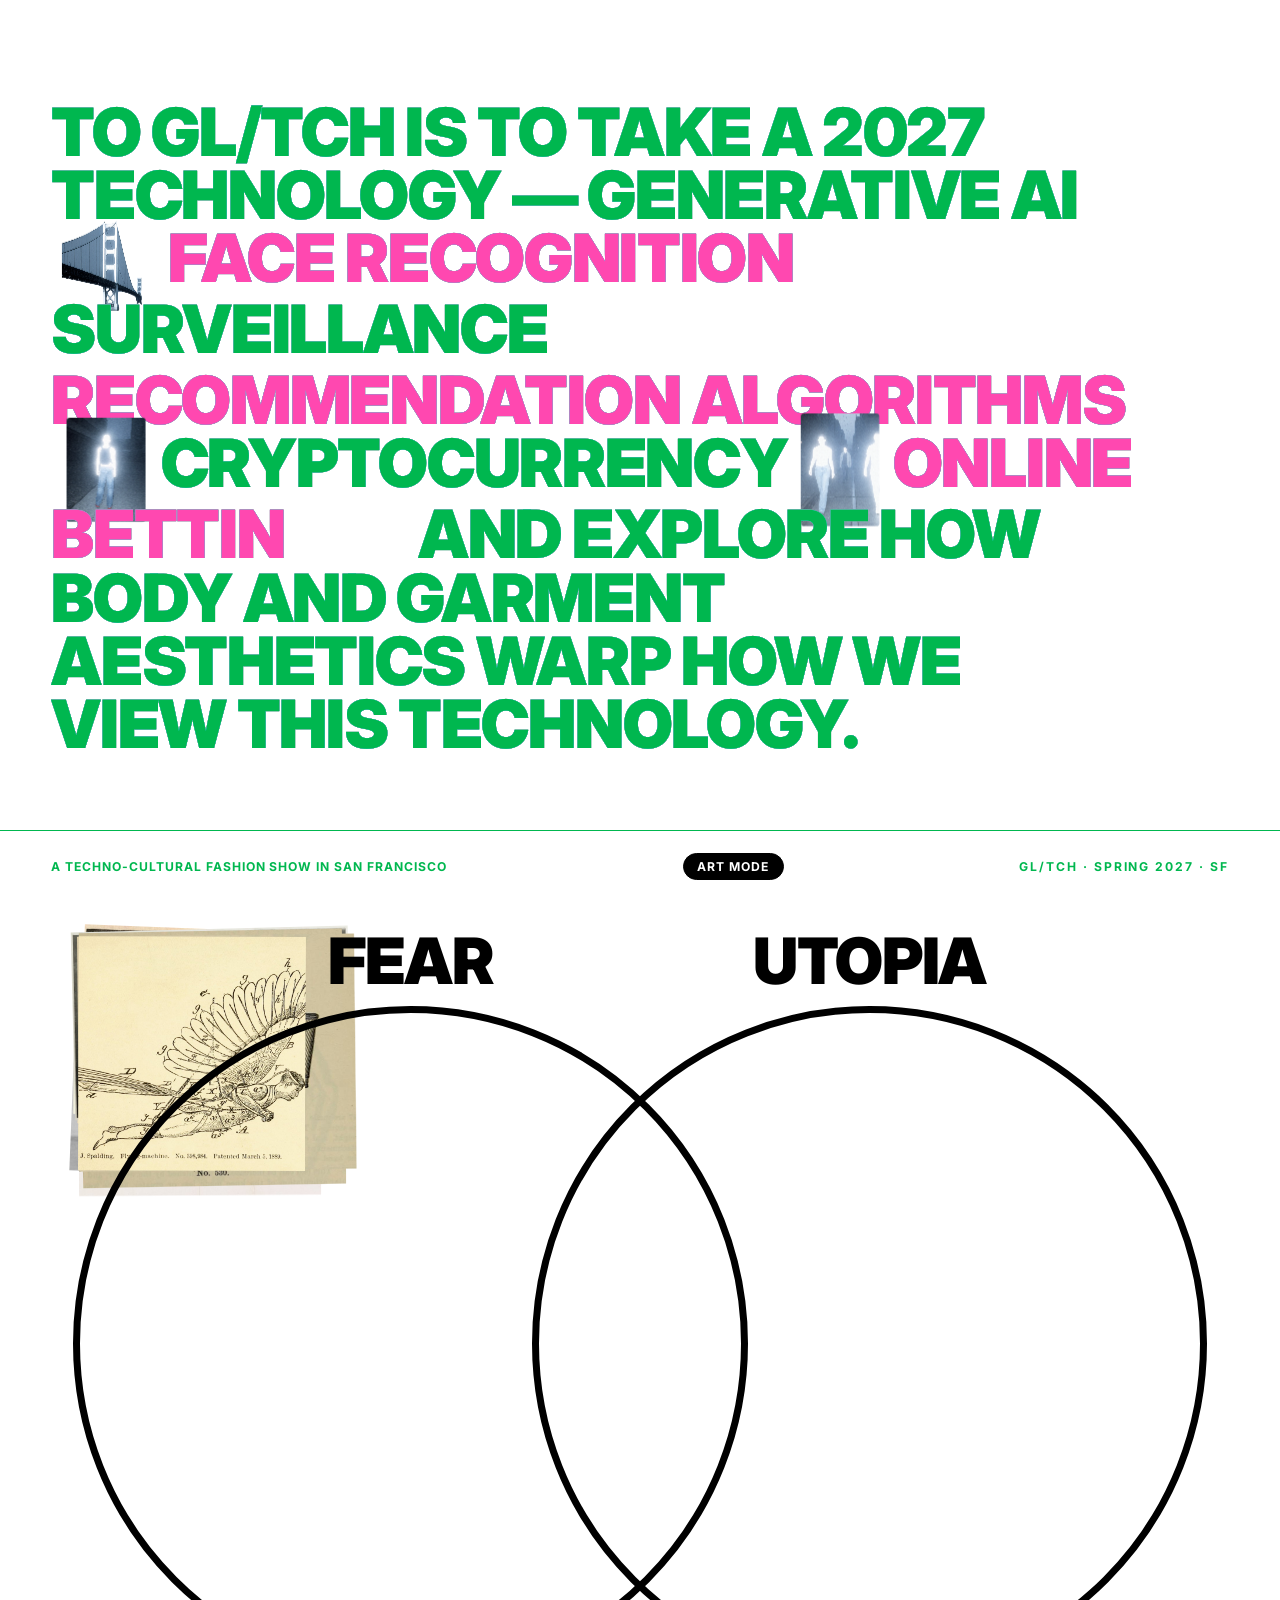
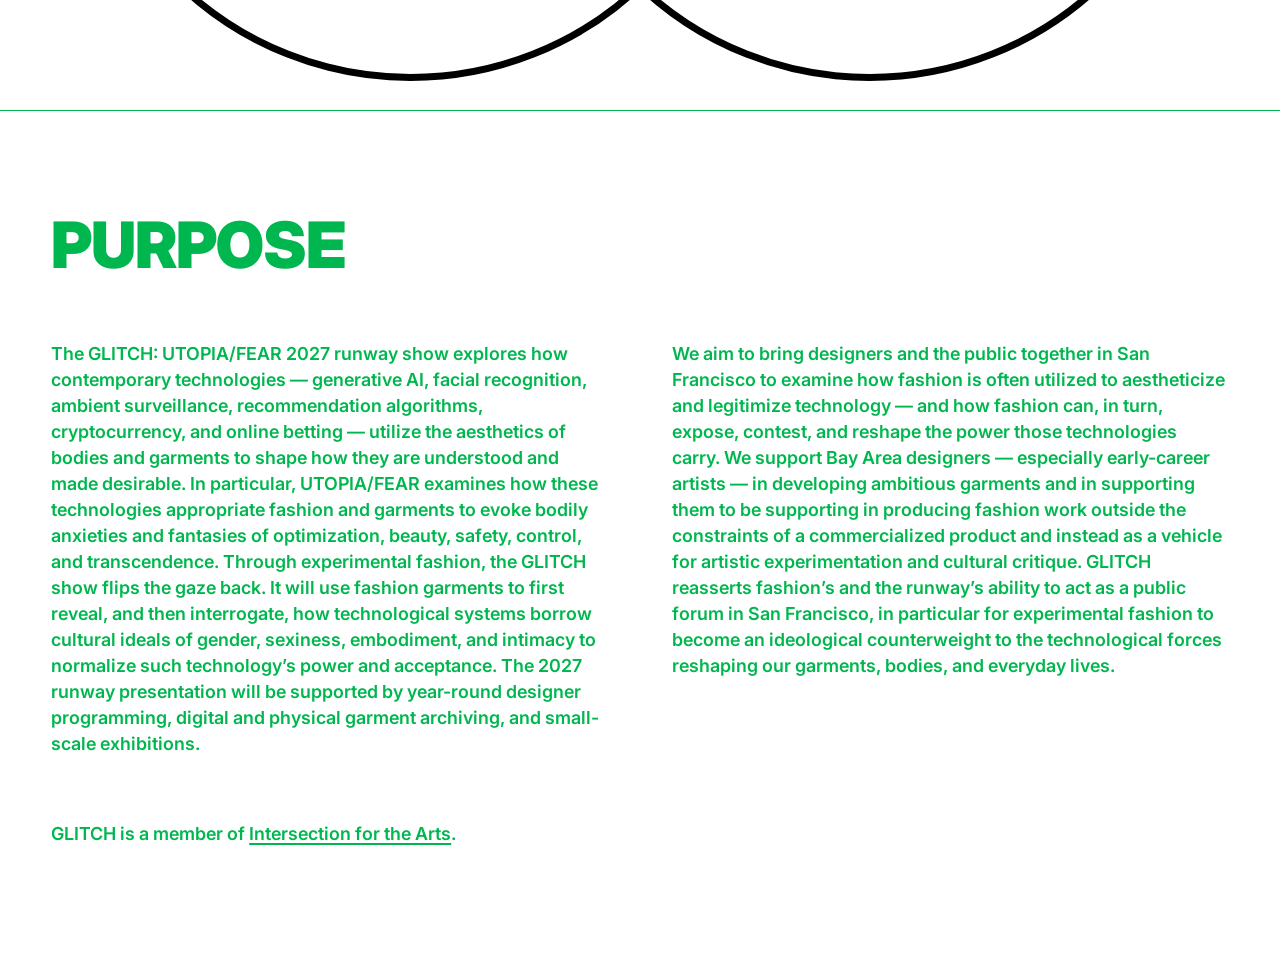
==== commit 8fbe87f4: "Increase Venn image sizes" ====
--- a/index.html
+++ b/index.html
@@ -130,6 +130,6 @@
     </script>
     <script defer src="/_vercel/insights/script.js"></script>
     <script src="main.js" defer></script>
-    <script src="manifesto.js?v=33" defer></script>
+    <script src="manifesto.js?v=34" defer></script>
   </body>
 </html>
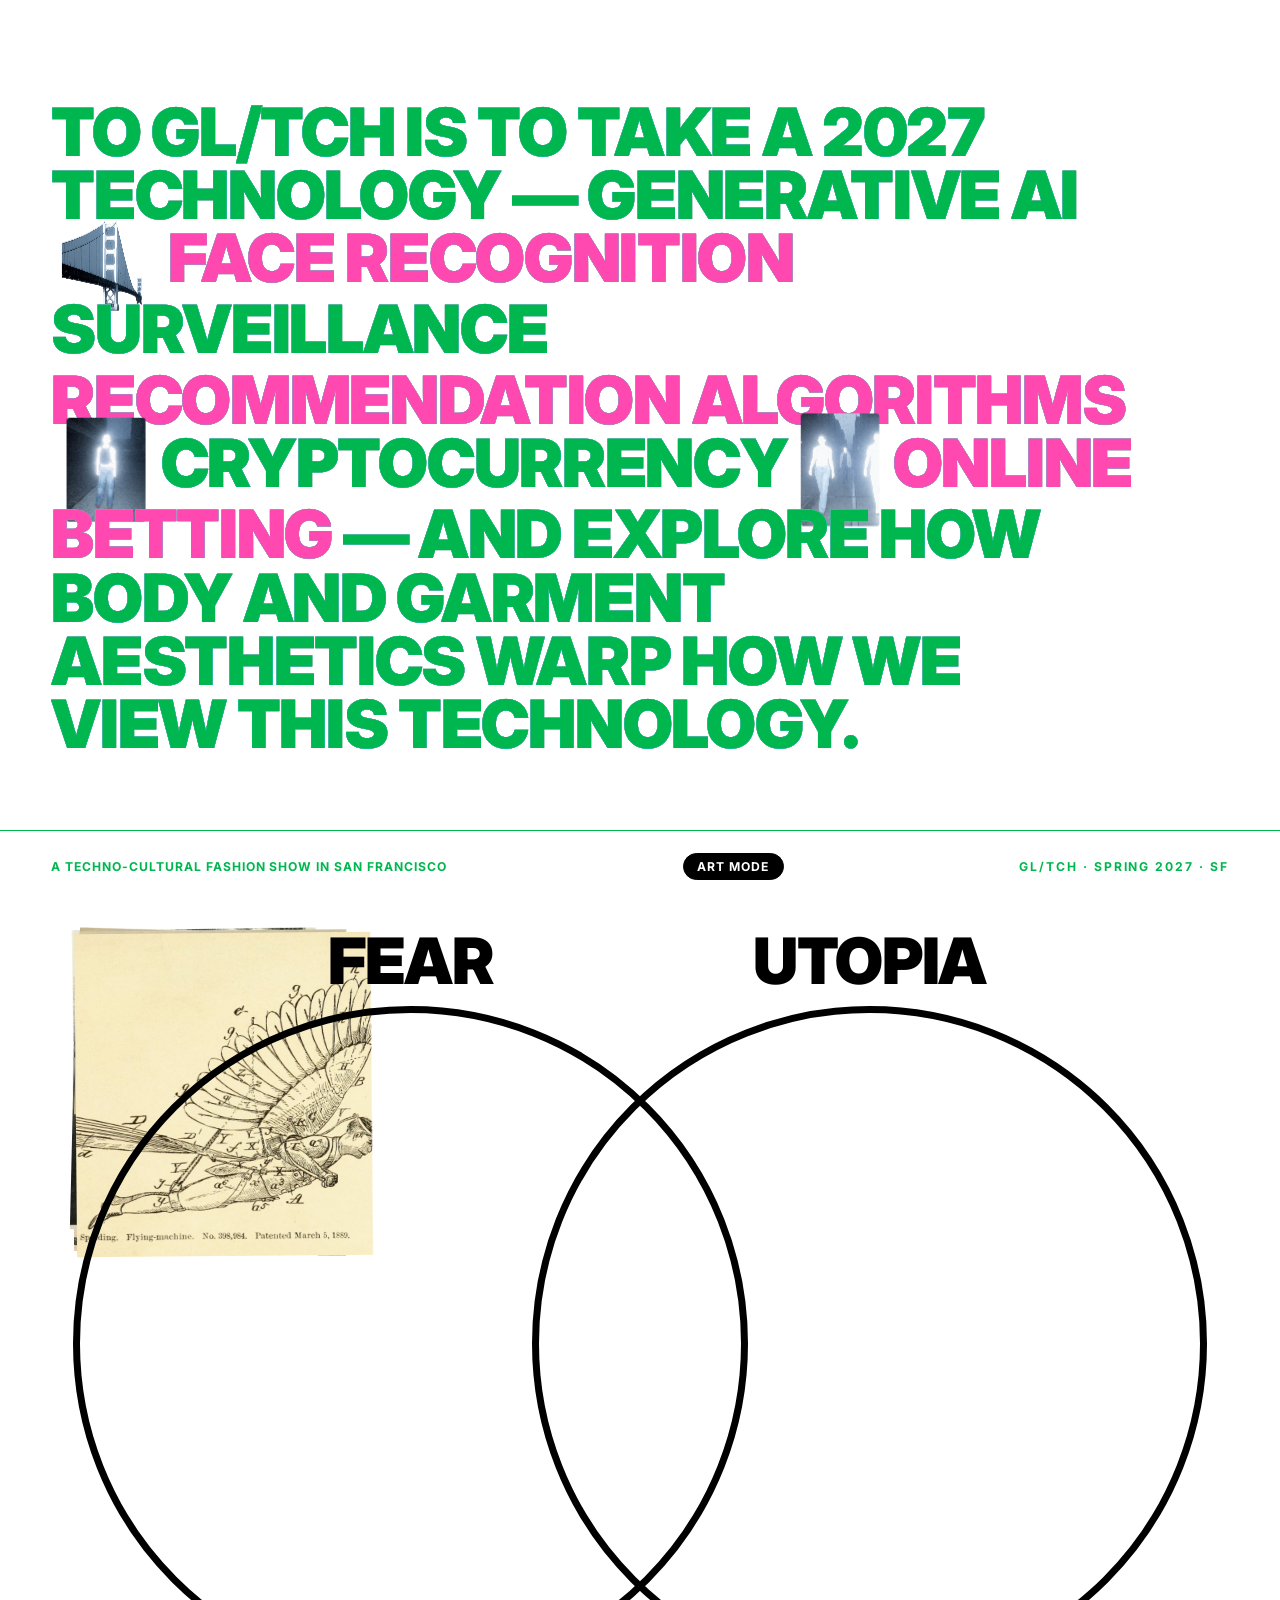
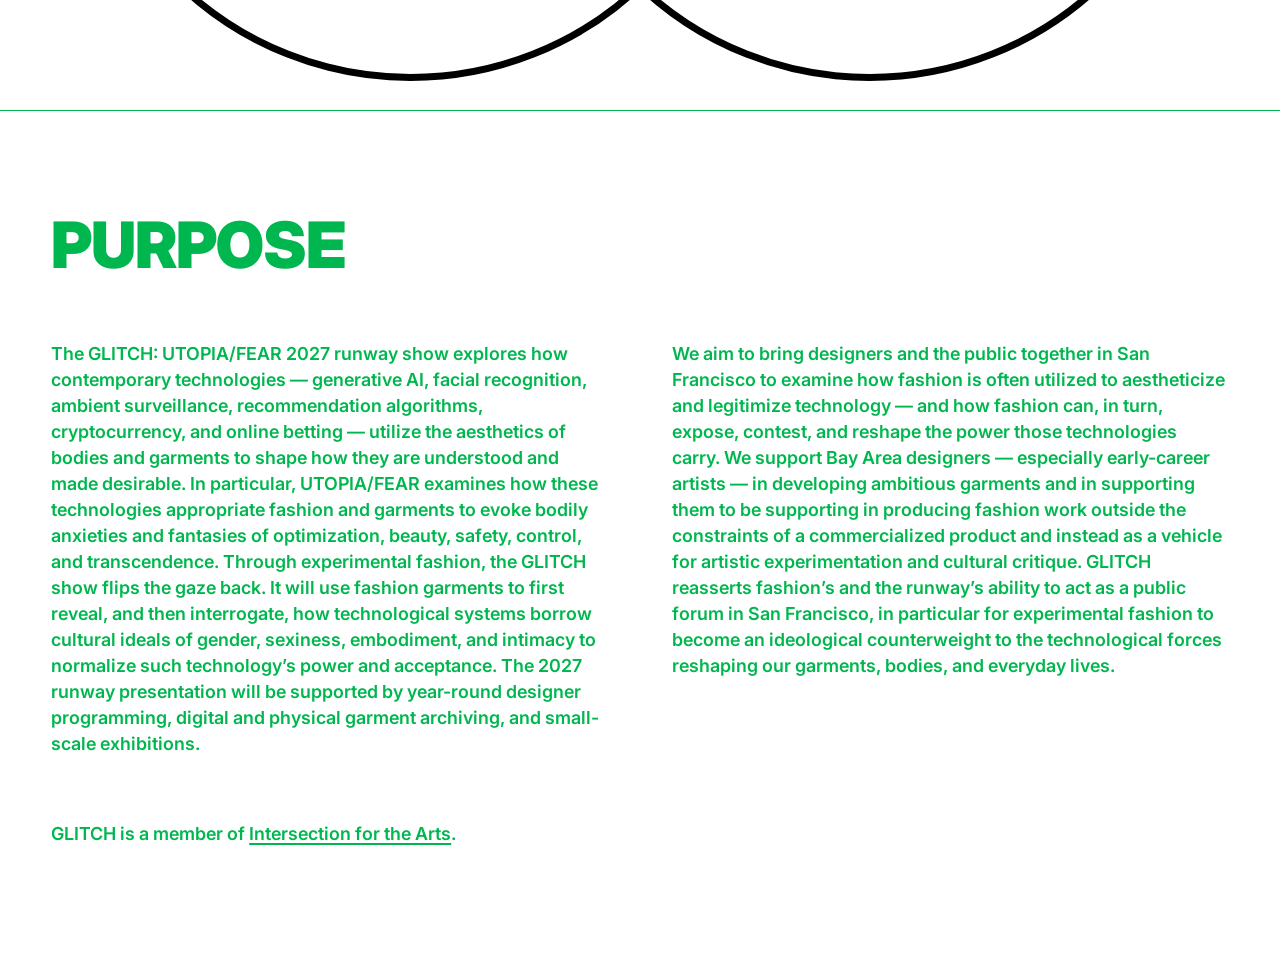
==== commit 9adafe7b: "Describe GLITCH as techno-cultural" ====
--- a/index.html
+++ b/index.html
@@ -11,7 +11,7 @@
     <meta name="viewport" content="width=device-width, initial-scale=1.0" />
     <meta
       name="description"
-      content="GL/TCH — a traveling fashion exhibition exploring 2027 technology and aesthetics."
+      content="GL/TCH — a techno-cultural fashion show exploring 2027 technology and aesthetics."
     />
     <title>GL/TCH</title>
     <link rel="icon" type="image/png" href="assets/favicon.png" />
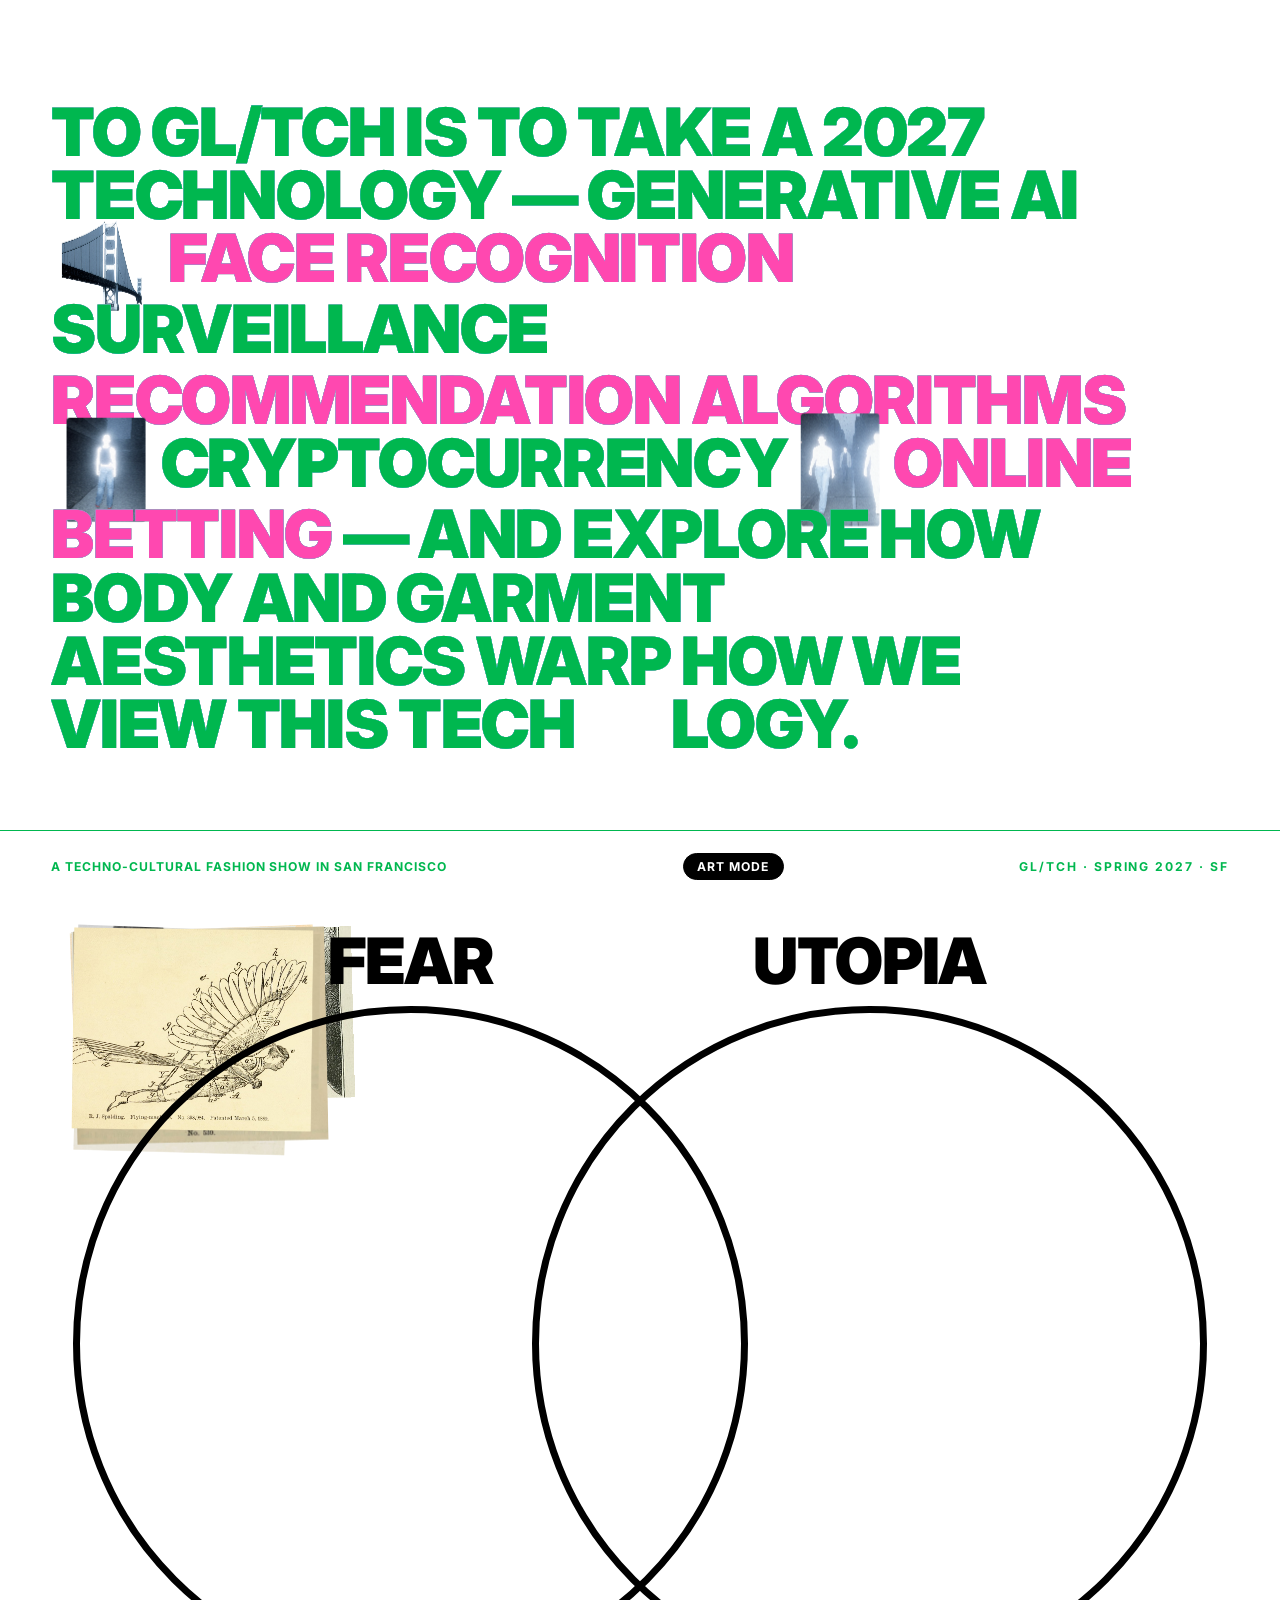
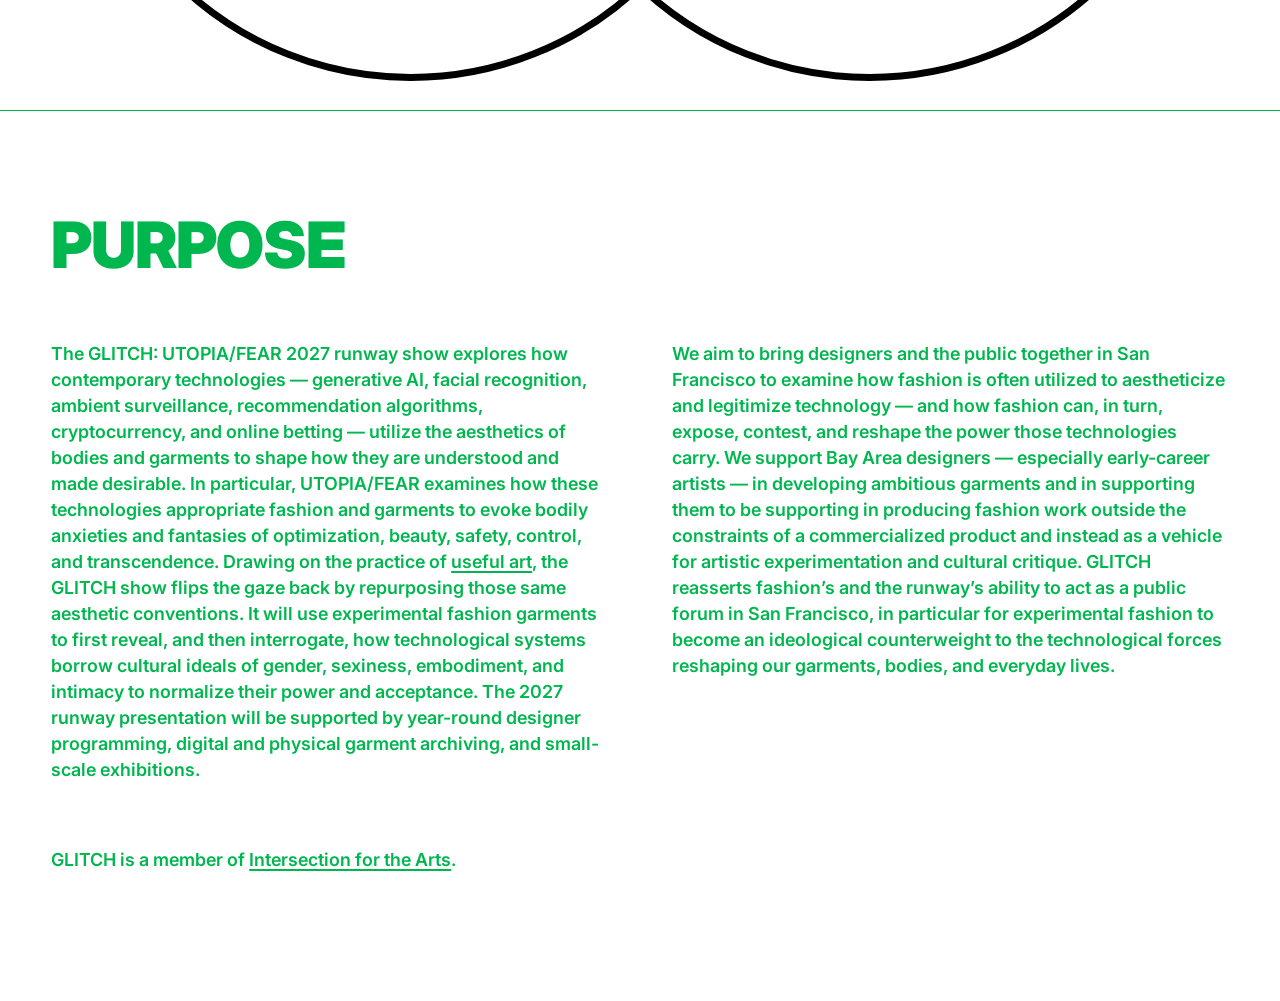
==== commit 2995234d: "Revise runway purpose statement" ====
--- a/index.html
+++ b/index.html
@@ -21,7 +21,7 @@
       href="https://fonts.googleapis.com/css2?family=Inter:wght@600;700;800;900&family=Instrument+Serif:ital@0;1&display=swap"
       rel="stylesheet"
     />
-    <link rel="stylesheet" href="styles.css?v=152" />
+    <link rel="stylesheet" href="styles.css?v=153" />
   </head>
   <body class="has-manifesto is-contrast">
     <a class="skip" href="#manifesto">Skip to content</a>
@@ -108,7 +108,7 @@
         <h2 id="purpose-title" class="manifesto-purpose__title">Purpose</h2>
         <div class="manifesto-purpose__copy">
           <p>
-            The GLITCH: UTOPIA/FEAR 2027 runway show explores how contemporary technologies — generative AI, facial recognition, ambient surveillance, recommendation algorithms, cryptocurrency, and online betting — utilize the aesthetics of bodies and garments to shape how they are understood and made desirable. In particular, UTOPIA/FEAR examines how these technologies appropriate fashion and garments to evoke bodily anxieties and fantasies of optimization, beauty, safety, control, and transcendence. Through experimental fashion, the GLITCH show flips the gaze back. It will use fashion garments to first reveal, and then interrogate, how technological systems borrow cultural ideals of gender, sexiness, embodiment, and intimacy to normalize such technology’s power and acceptance. The 2027 runway presentation will be supported by year-round designer programming, digital and physical garment archiving, and small-scale exhibitions.
+            The GLITCH: UTOPIA/FEAR 2027 runway show explores how contemporary technologies — generative AI, facial recognition, ambient surveillance, recommendation algorithms, cryptocurrency, and online betting — utilize the aesthetics of bodies and garments to shape how they are understood and made desirable. In particular, UTOPIA/FEAR examines how these technologies appropriate fashion and garments to evoke bodily anxieties and fantasies of optimization, beauty, safety, control, and transcendence. Drawing on the practice of <a href="https://pioneerworks.org/broadcast/caroline-sinders-in-defense-of-useful-art">useful art</a>, the GLITCH show flips the gaze back by repurposing those same aesthetic conventions. It will use experimental fashion garments to first reveal, and then interrogate, how technological systems borrow cultural ideals of gender, sexiness, embodiment, and intimacy to normalize their power and acceptance. The 2027 runway presentation will be supported by year-round designer programming, digital and physical garment archiving, and small-scale exhibitions.
           </p>
           <p>
             We aim to bring designers and the public together in San Francisco to examine how fashion is often utilized to aestheticize and legitimize technology — and how fashion can, in turn, expose, contest, and reshape the power those technologies carry. We support Bay Area designers — especially early-career artists — in developing ambitious garments and in supporting them to be supporting in producing fashion work outside the constraints of a commercialized product and instead as a vehicle for artistic experimentation and cultural critique. GLITCH reasserts fashion’s and the runway’s ability to act as a public forum in San Francisco, in particular for experimental fashion to become an ideological counterweight to the technological forces reshaping our garments, bodies, and everyday lives.
--- a/styles.css
+++ b/styles.css
@@ -1365,7 +1365,7 @@
   grid-column: 1 / -1;
 }
 
-.has-manifesto .manifesto-purpose__membership a {
+.has-manifesto .manifesto-purpose__copy a {
   color: inherit;
   text-decoration-thickness: 0.12em;
   text-underline-offset: 0.15em;
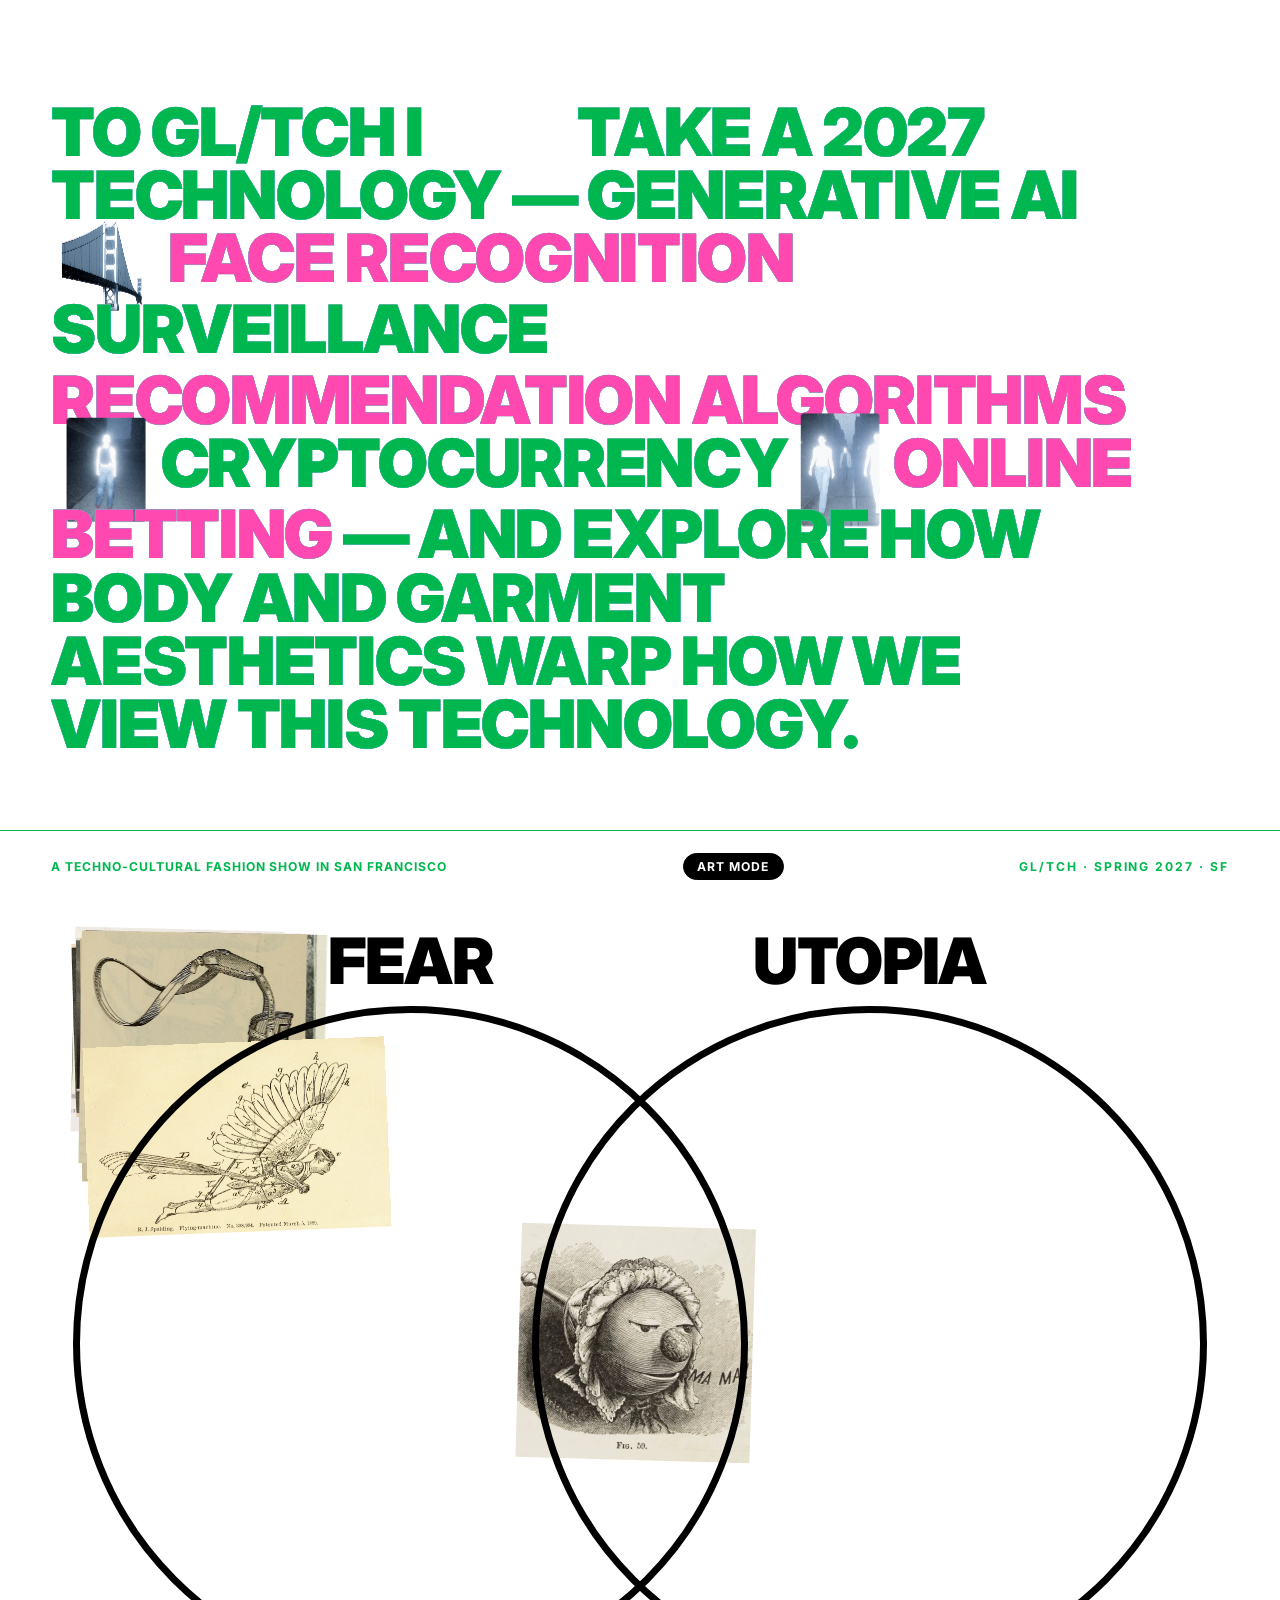
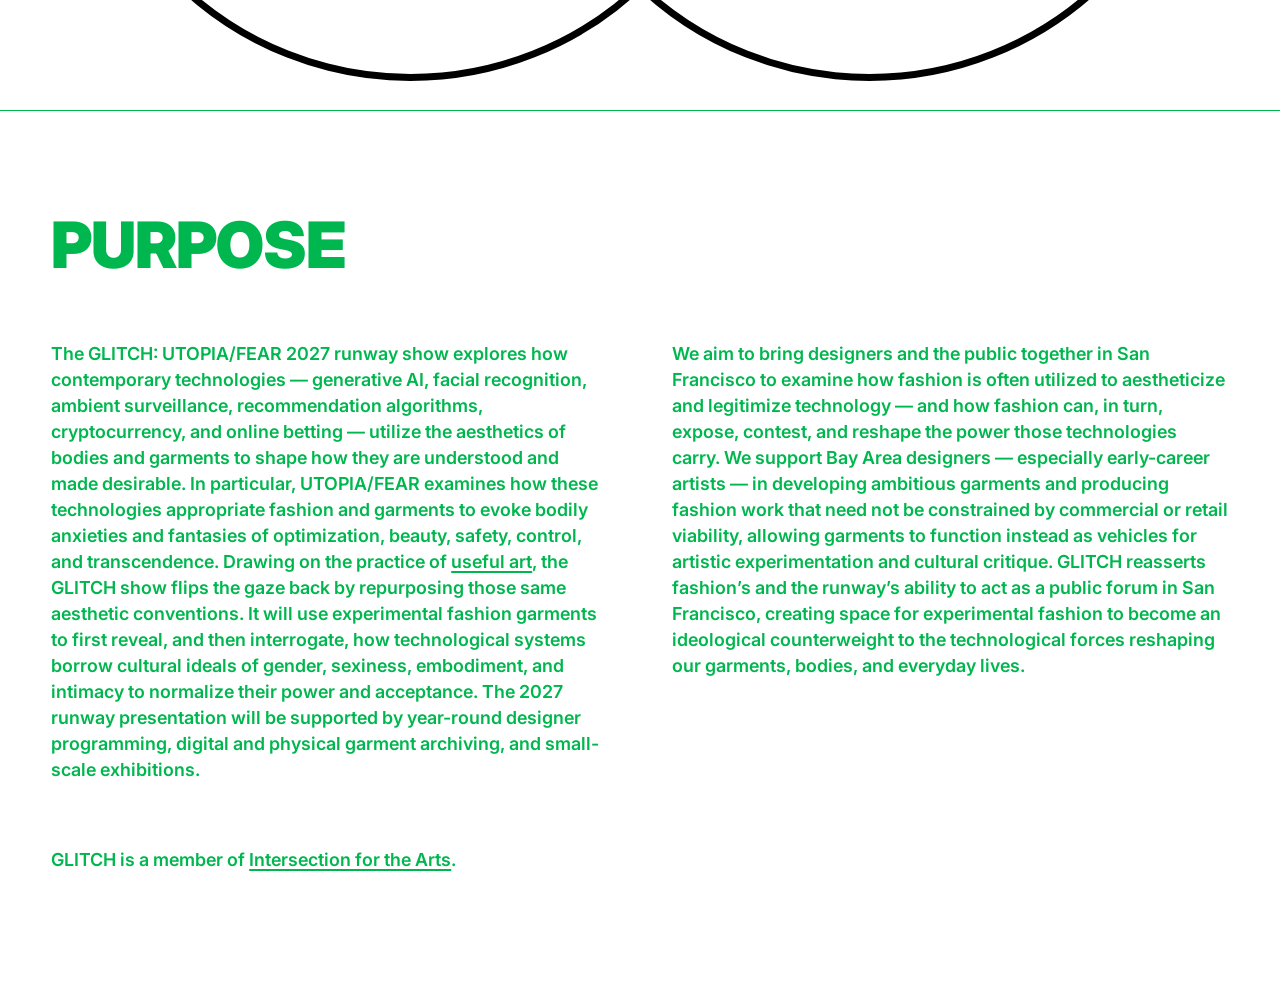
==== commit 664d0764: "Refine purpose statement second paragraph" ====
--- a/index.html
+++ b/index.html
@@ -111,7 +111,7 @@
             The GLITCH: UTOPIA/FEAR 2027 runway show explores how contemporary technologies — generative AI, facial recognition, ambient surveillance, recommendation algorithms, cryptocurrency, and online betting — utilize the aesthetics of bodies and garments to shape how they are understood and made desirable. In particular, UTOPIA/FEAR examines how these technologies appropriate fashion and garments to evoke bodily anxieties and fantasies of optimization, beauty, safety, control, and transcendence. Drawing on the practice of <a href="https://pioneerworks.org/broadcast/caroline-sinders-in-defense-of-useful-art">useful art</a>, the GLITCH show flips the gaze back by repurposing those same aesthetic conventions. It will use experimental fashion garments to first reveal, and then interrogate, how technological systems borrow cultural ideals of gender, sexiness, embodiment, and intimacy to normalize their power and acceptance. The 2027 runway presentation will be supported by year-round designer programming, digital and physical garment archiving, and small-scale exhibitions.
           </p>
           <p>
-            We aim to bring designers and the public together in San Francisco to examine how fashion is often utilized to aestheticize and legitimize technology — and how fashion can, in turn, expose, contest, and reshape the power those technologies carry. We support Bay Area designers — especially early-career artists — in developing ambitious garments and in supporting them to be supporting in producing fashion work outside the constraints of a commercialized product and instead as a vehicle for artistic experimentation and cultural critique. GLITCH reasserts fashion’s and the runway’s ability to act as a public forum in San Francisco, in particular for experimental fashion to become an ideological counterweight to the technological forces reshaping our garments, bodies, and everyday lives.
+            We aim to bring designers and the public together in San Francisco to examine how fashion is often utilized to aestheticize and legitimize technology — and how fashion can, in turn, expose, contest, and reshape the power those technologies carry. We support Bay Area designers — especially early-career artists — in developing ambitious garments and producing fashion work that need not be constrained by commercial or retail viability, allowing garments to function instead as vehicles for artistic experimentation and cultural critique. GLITCH reasserts fashion’s and the runway’s ability to act as a public forum in San Francisco, creating space for experimental fashion to become an ideological counterweight to the technological forces reshaping our garments, bodies, and everyday lives.
           </p>
           <p class="manifesto-purpose__membership">
             GLITCH is a member of
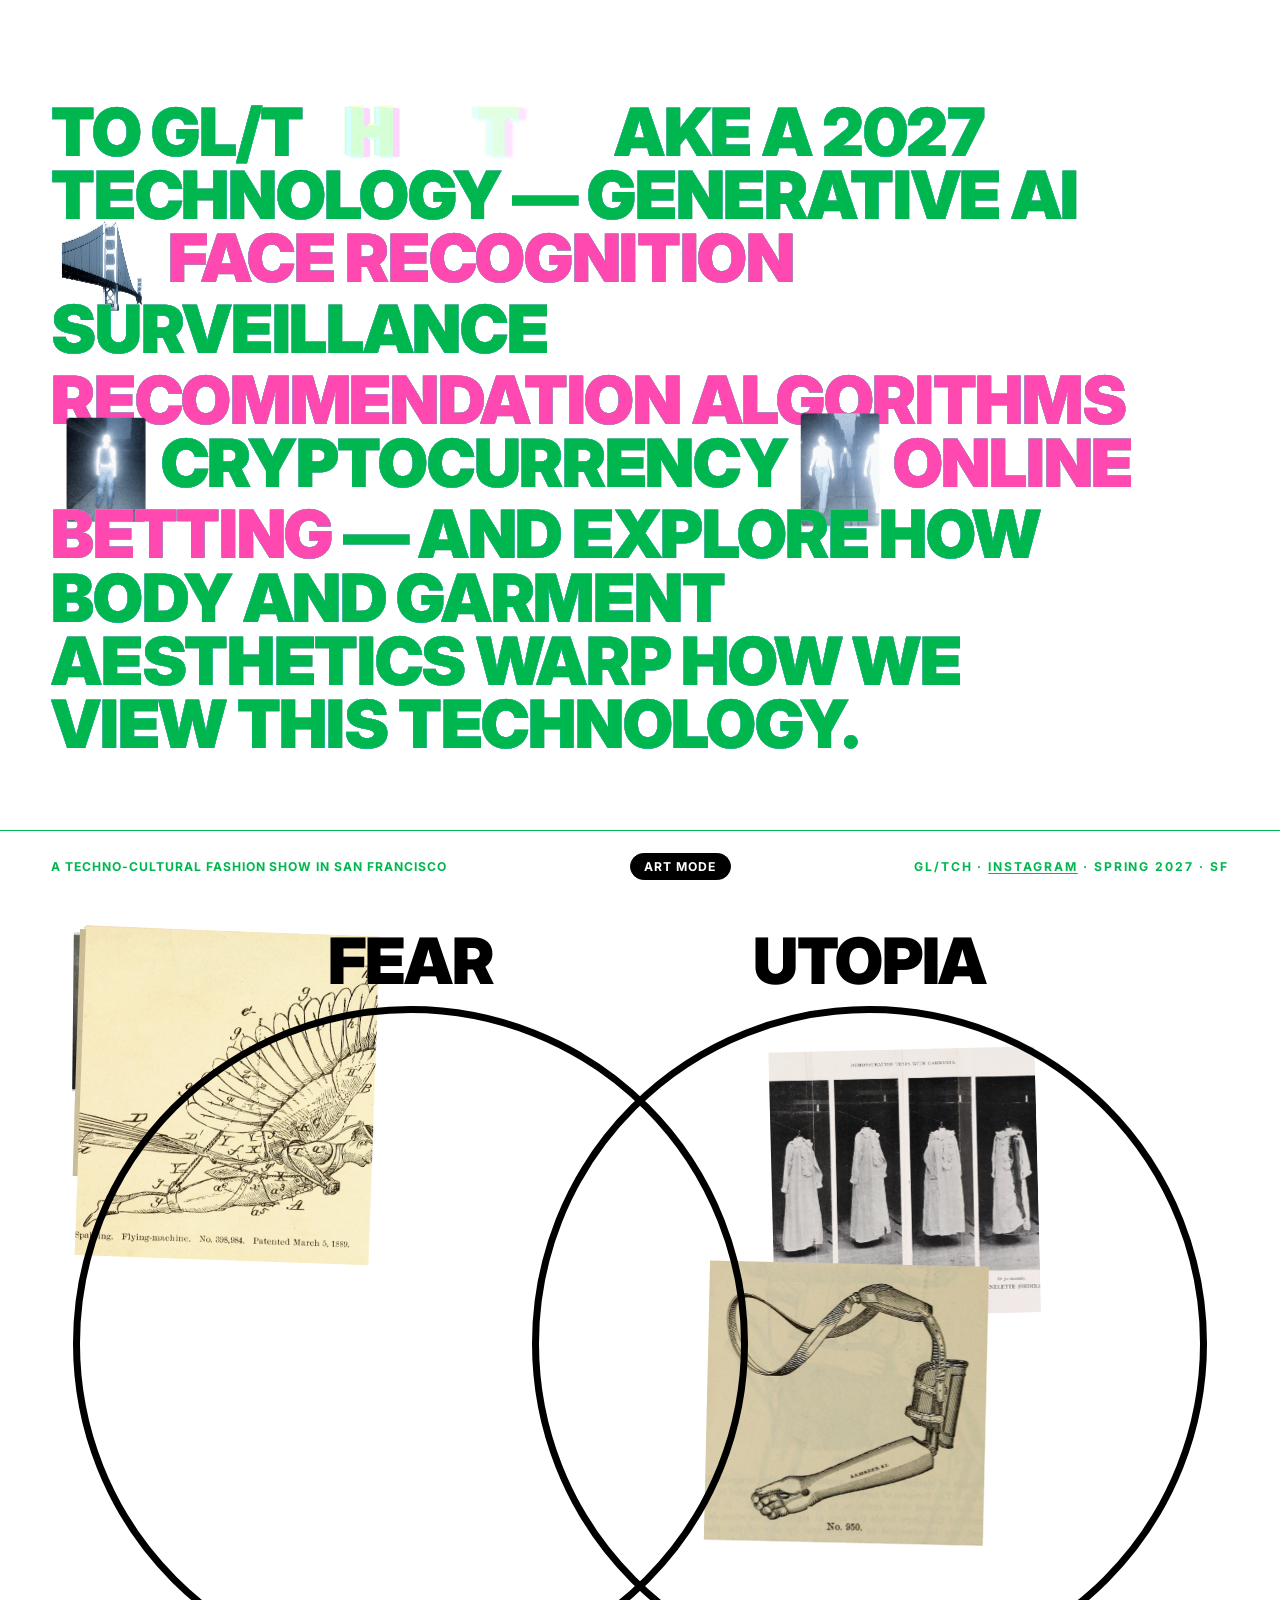
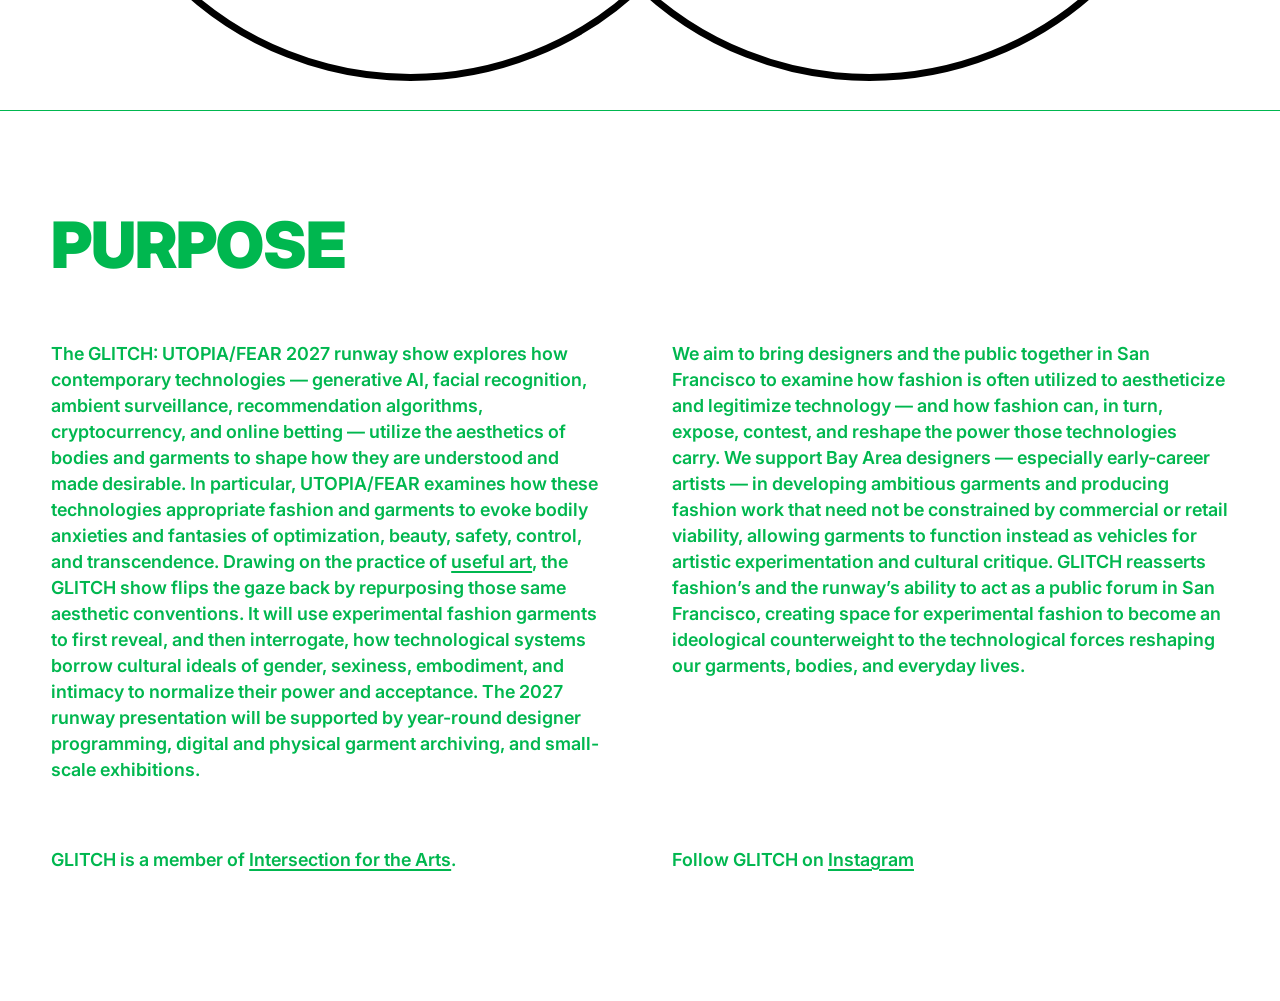
==== commit 590453e4: "Add Instagram links" ====
--- a/index.html
+++ b/index.html
@@ -1,8 +1,6 @@
 <!DOCTYPE html>
 <!--
-  This page is the GL/TCH manifesto — also reachable at /manifesto.html.
-  index.html and manifesto.html should stay in sync; only the <title>
-  and <meta description> intentionally differ between them.
+  This page is the GL/TCH manifesto.
   Old ring/orbit layout lives at /archived/.
 -->
 <html lang="en">
@@ -81,7 +79,9 @@
         <button class="manifesto__mode-toggle" type="button" aria-pressed="true">
           Art mode
         </button>
-        <p class="manifesto__rail-meta">GL/TCH · SPRING 2027 · SF</p>
+        <p class="manifesto__rail-meta">
+          GL/TCH · <a href="https://www.instagram.com/glitchfashionshowsf/" target="_blank" rel="noopener noreferrer">Instagram</a> · SPRING 2027 · SF
+        </p>
       </footer>
 
       <section class="manifesto-venn" aria-label="Fear and utopia">
@@ -117,6 +117,10 @@
             GLITCH is a member of
             <a href="https://theintersection.org/meet-our-members/">Intersection for the Arts</a>.
           </p>
+          <p class="manifesto-purpose__social">
+            Follow GLITCH on
+            <a href="https://www.instagram.com/glitchfashionshowsf/" target="_blank" rel="noopener noreferrer">Instagram</a>
+          </p>
         </div>
       </section>
     </main>
--- a/styles.css
+++ b/styles.css
@@ -712,7 +712,7 @@
 }
 
 /* ============================================================
-   MANIFESTO — magazine-spread layout for /manifesto.html
+   MANIFESTO — magazine-spread homepage layout
    Big bold headline-style sentence with the four approved images
    dropped INLINE between words, sized to the cap-height of the
    surrounding text. Inspired by editorial spreads like Apostrophe
@@ -1167,6 +1167,11 @@
   letter-spacing: 0.16em;
 }
 
+.has-manifesto .manifesto__rail-meta a {
+  color: inherit;
+  text-underline-offset: 0.2em;
+}
+
 /* On narrow screens make the robot a smaller corner accent so it doesn't
    dominate the spread. */
 @media (max-width: 720px) {
@@ -1362,7 +1367,11 @@
 }
 
 .has-manifesto .manifesto-purpose__membership {
-  grid-column: 1 / -1;
+  grid-column: 1;
+}
+
+.has-manifesto .manifesto-purpose__social {
+  grid-column: 2;
 }
 
 .has-manifesto .manifesto-purpose__copy a {
@@ -1374,6 +1383,11 @@
 @media (max-width: 720px) {
   .has-manifesto .manifesto-purpose__copy {
     grid-template-columns: 1fr;
+  }
+
+  .has-manifesto .manifesto-purpose__membership,
+  .has-manifesto .manifesto-purpose__social {
+    grid-column: 1;
   }
 }
 
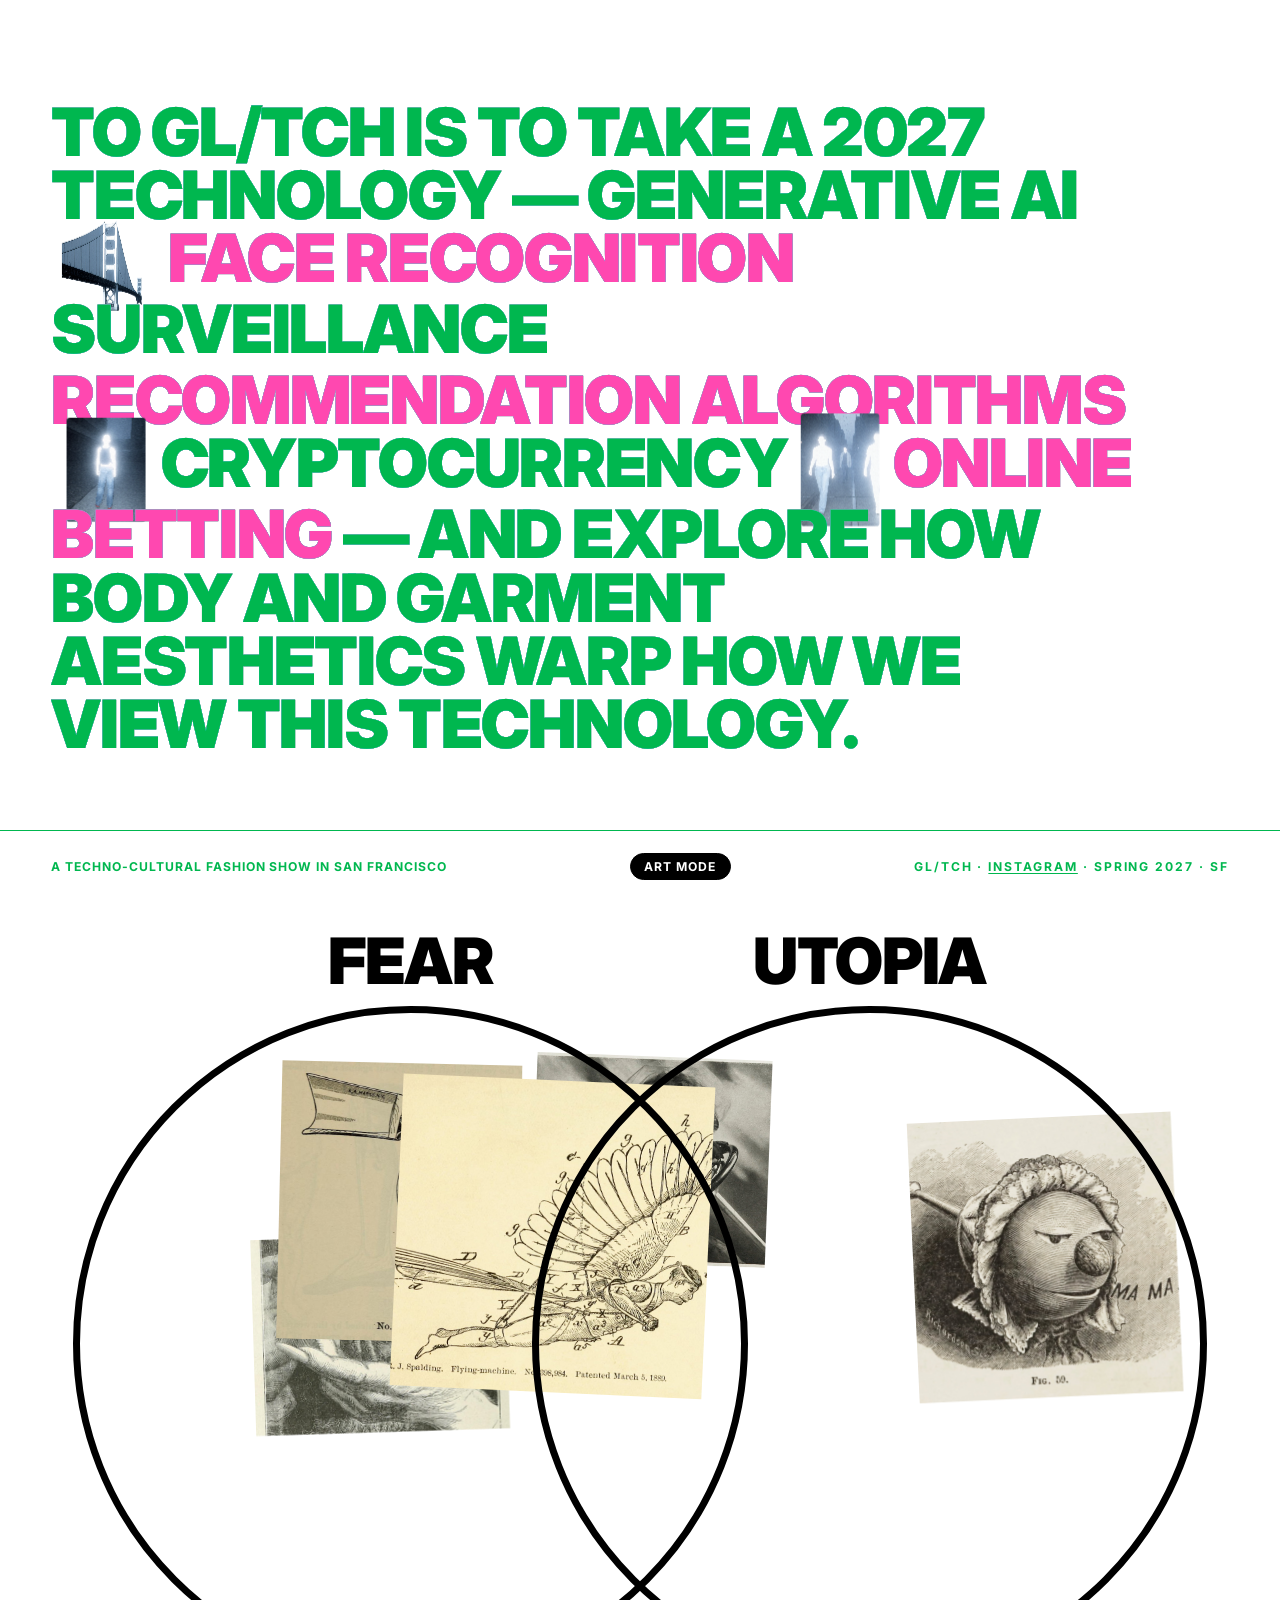
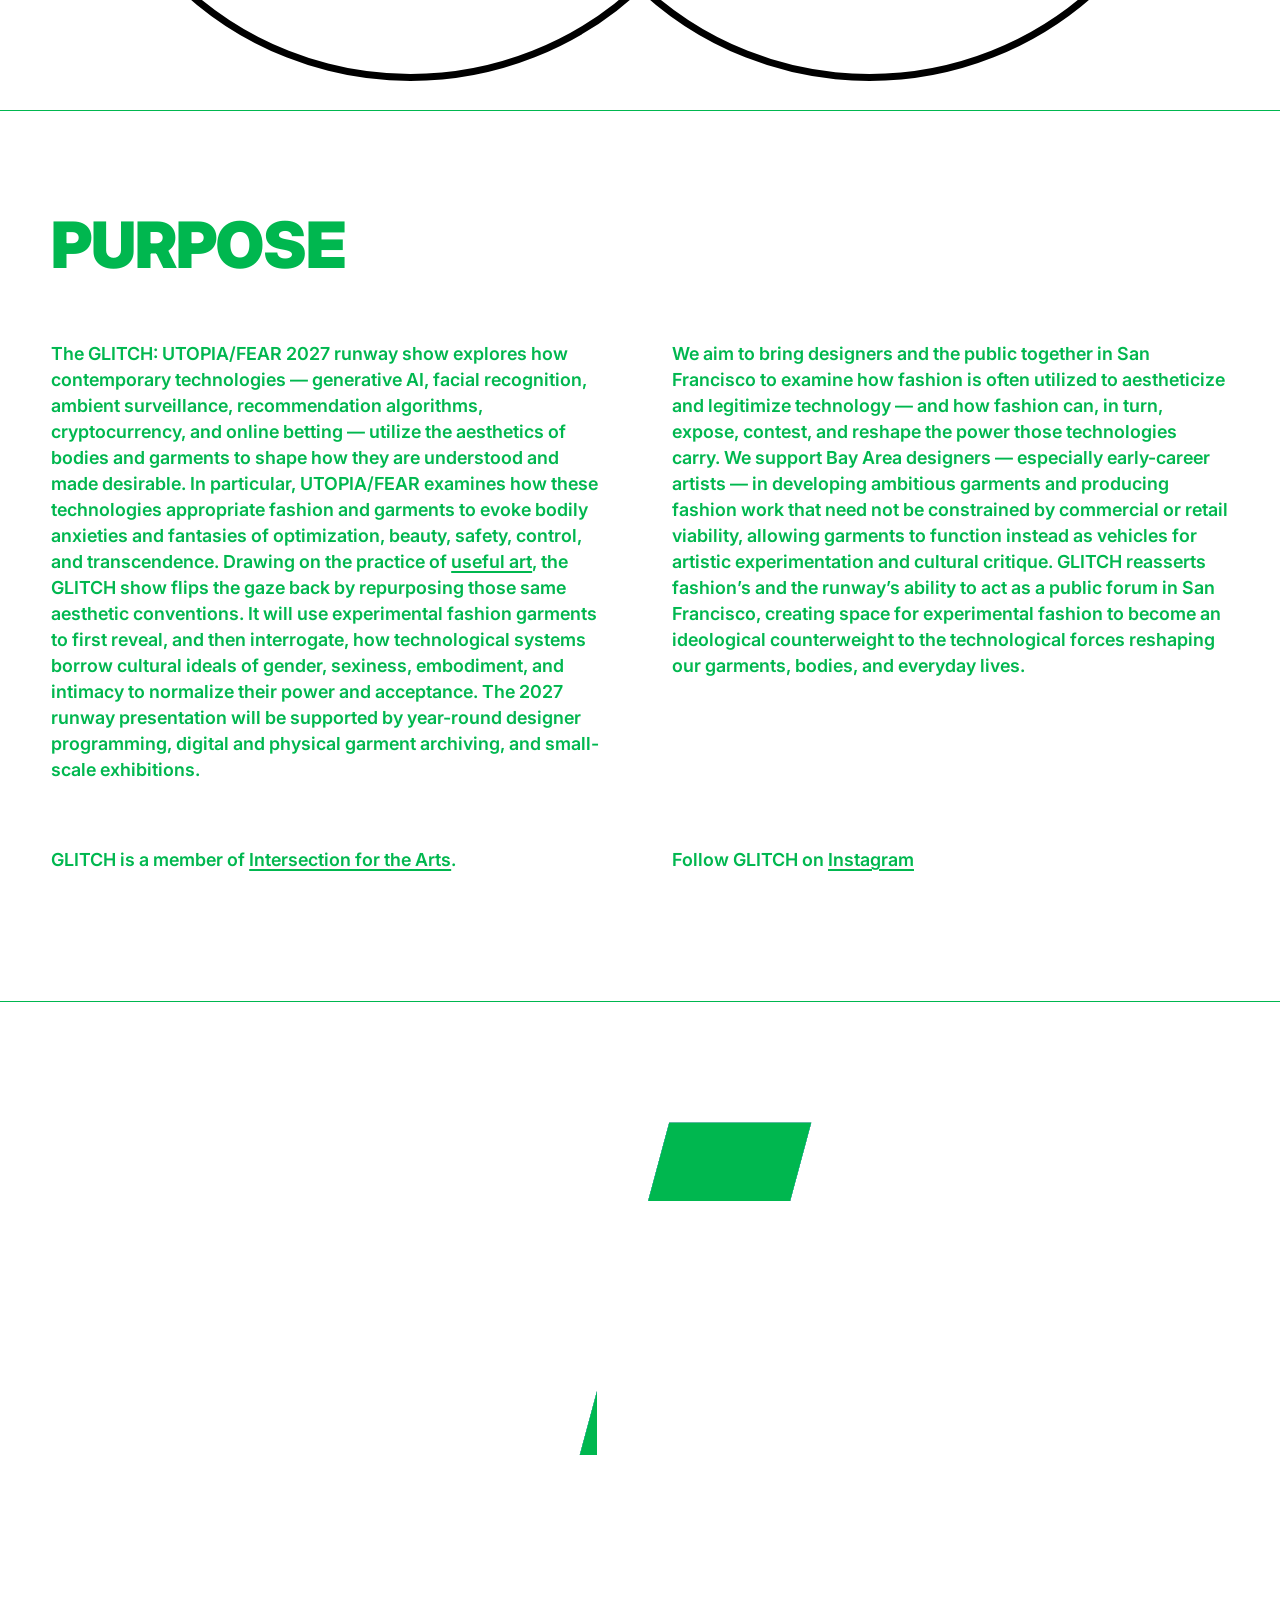
==== commit 93b074ef: "Add giant glitch slash section and use slash as logo/favicon" ====
--- a/index.html
+++ b/index.html
@@ -12,20 +12,20 @@
       content="GL/TCH — a techno-cultural fashion show exploring 2027 technology and aesthetics."
     />
     <title>GL/TCH</title>
-    <link rel="icon" type="image/png" href="assets/favicon.png" />
+    <link rel="icon" type="image/png" href="assets/glitch-logo-black.png" />
     <link rel="preconnect" href="https://fonts.googleapis.com" />
     <link rel="preconnect" href="https://fonts.gstatic.com" crossorigin />
     <link
       href="https://fonts.googleapis.com/css2?family=Inter:wght@600;700;800;900&family=Instrument+Serif:ital@0;1&display=swap"
       rel="stylesheet"
     />
-    <link rel="stylesheet" href="styles.css?v=153" />
+    <link rel="stylesheet" href="styles.css?v=157" />
   </head>
   <body class="has-manifesto is-contrast">
     <a class="skip" href="#manifesto">Skip to content</a>
 
     <a class="glitch-logo" href="index.html" aria-label="GL/TCH — home">
-      <img src="assets/glitch_logo.png" alt="GL/TCH" decoding="async" />
+      <img src="assets/glitch-logo-black.png" alt="GL/TCH" decoding="async" />
     </a>
 
 
@@ -123,6 +123,12 @@
           </p>
         </div>
       </section>
+
+      <section class="manifesto-slash" aria-label="GL/TCH slash">
+        <div class="slash" aria-hidden="true" title="Click to freeze / unfreeze">
+          <span class="slash__base">/</span>
+        </div>
+      </section>
     </main>
 
     <script>
@@ -134,6 +140,6 @@
     </script>
     <script defer src="/_vercel/insights/script.js"></script>
     <script src="main.js" defer></script>
-    <script src="manifesto.js?v=34" defer></script>
+    <script src="manifesto.js?v=37" defer></script>
   </body>
 </html>
--- a/styles.css
+++ b/styles.css
@@ -1391,6 +1391,71 @@
   }
 }
 
+/* Giant slash at the foot of the page — logo source material.
+   Same blur/contrast pump and chromatic text-shadow as .manifesto__letter,
+   with offsets in em so they scale with the glyph. No jitter transform,
+   and unlike the letters opacity never drops: the slash stays put and
+   solid however hard it glitches. */
+.has-manifesto .manifesto-slash {
+  display: flex;
+  justify-content: center;
+  align-items: center;
+  margin: 0 calc(-1 * clamp(1.5rem, 4vw, 4rem));
+  padding: clamp(2rem, 6vw, 6rem) 0;
+  border-top: 1px solid currentColor;
+  background: var(--manifesto-bg);
+  overflow: hidden;
+}
+
+.has-manifesto .slash {
+  font-family: "Inter", system-ui, sans-serif;
+  font-weight: 900;
+  font-size: min(95vh, 90vw);
+  line-height: 0.9;
+  cursor: crosshair;
+  user-select: none;
+}
+
+.has-manifesto .slash__base {
+  /* Overall strength knob: 1 = same force as the headline letters. */
+  --slash-intensity: 0.45;
+  --cursor-glitch: 0;
+  --noise-glitch: 0;
+  --glitch: calc(
+    max(var(--cursor-glitch), var(--noise-glitch)) * var(--slash-intensity)
+  );
+  --glitch-dx: 0;
+  --glitch-dy: 0;
+  --glitch-dr: 0;
+  display: block;
+  padding: 0 0.15em;
+  filter:
+    blur(calc(var(--glitch) * 0.0125em))
+    contrast(calc(1 + var(--glitch) * 1.6))
+    saturate(calc(1 + var(--glitch) * 2));
+  text-shadow:
+    calc(var(--glitch) * -0.0625em) 0 0 #00ffff,
+    calc(var(--glitch) * 0.0625em) 0 0 #ff00ff,
+    0 calc(var(--glitch) * -0.036em) 0 #ffff00,
+    0 calc(var(--glitch) * 0.036em) 0 #00ffff,
+    calc(var(--glitch) * 0.1em) calc(var(--glitch) * 0.009em) 0 #ff48b0,
+    calc(var(--glitch) * -0.1em) calc(var(--glitch) * -0.009em) 0 #00b74f,
+    calc(var(--glitch) * 0.018em) calc(var(--glitch) * 0.027em) 0 currentColor,
+    calc(var(--glitch) * -0.018em) calc(var(--glitch) * -0.027em) 0 currentColor;
+  transition:
+    filter 60ms linear,
+    text-shadow 60ms linear;
+  will-change: filter;
+}
+
+@media (prefers-reduced-motion: reduce) {
+  .has-manifesto .slash__base {
+    transition: none;
+    filter: none;
+    text-shadow: none;
+  }
+}
+
 /* Ghost clips drifting between fear and utopia.
    Each image is positioned absolutely inside the venn box and rendered
    at full opacity. Motion is fully JS-driven — see the ghost physics
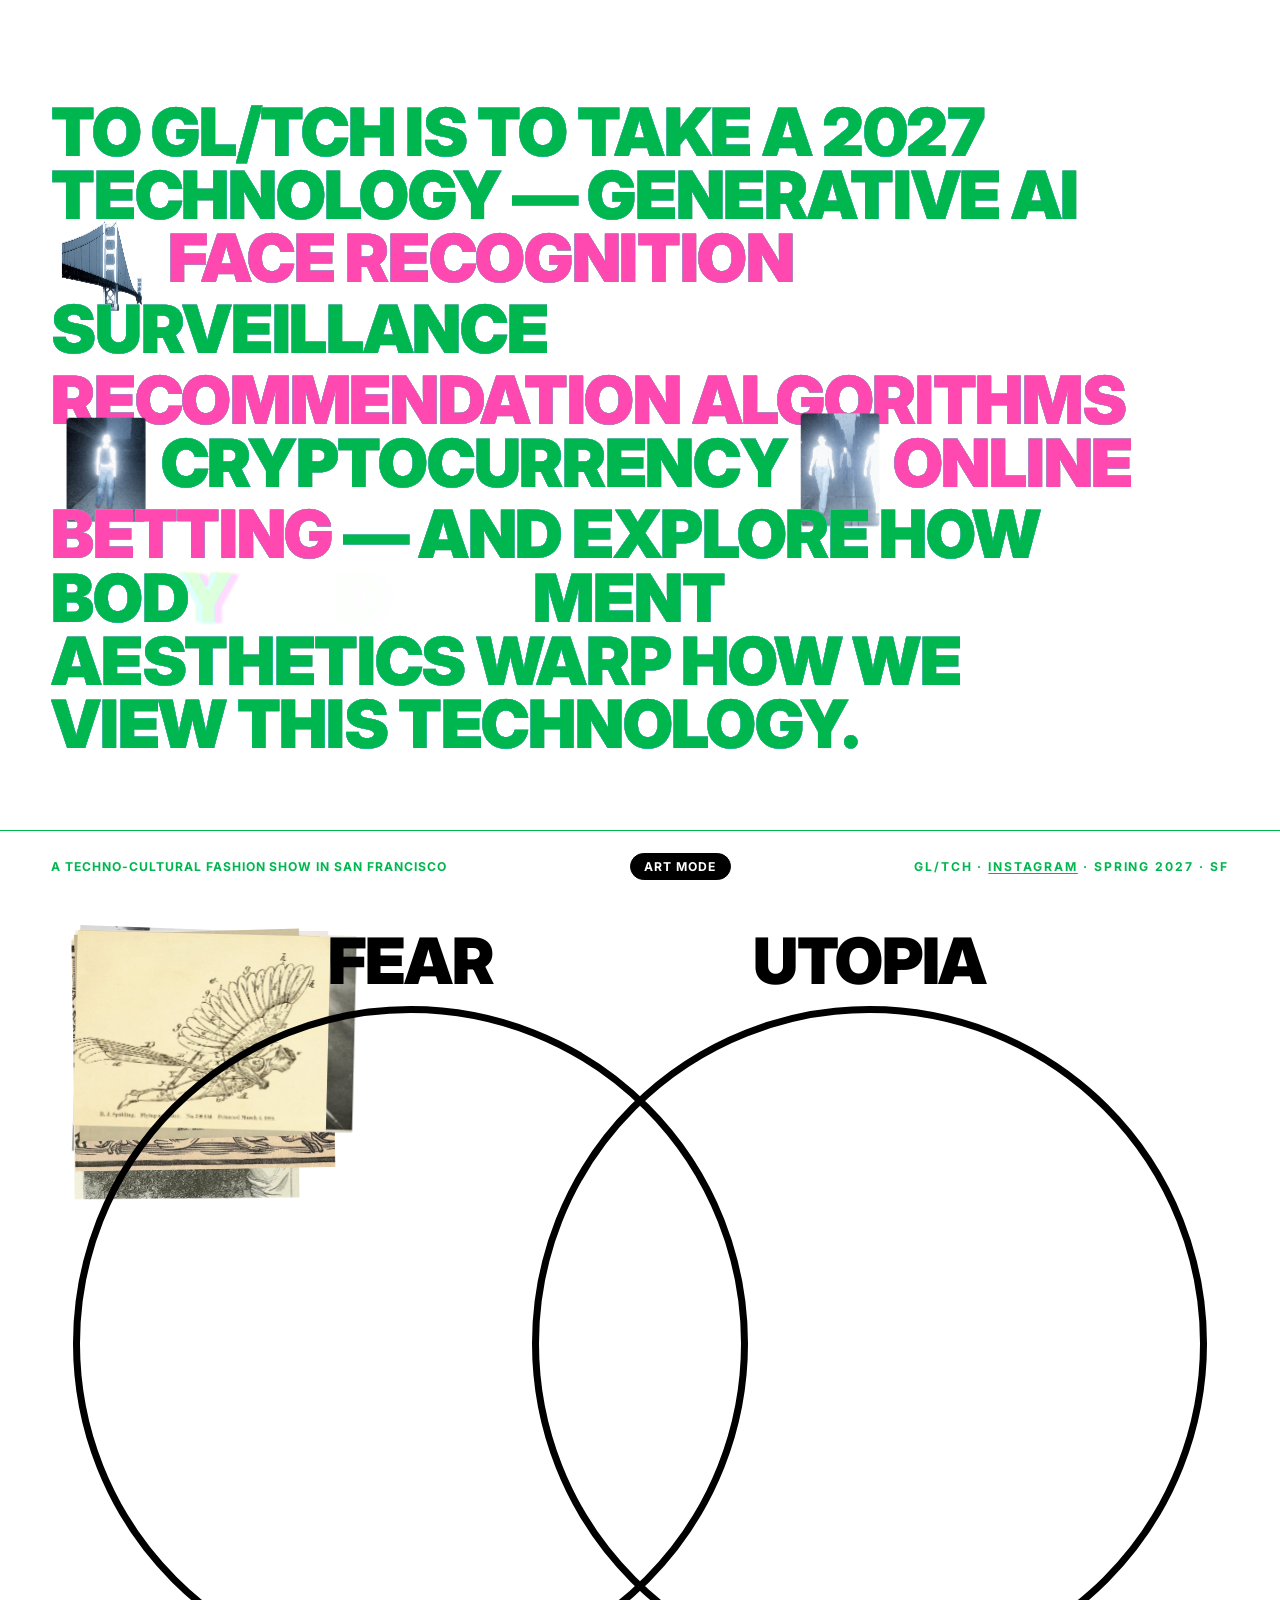
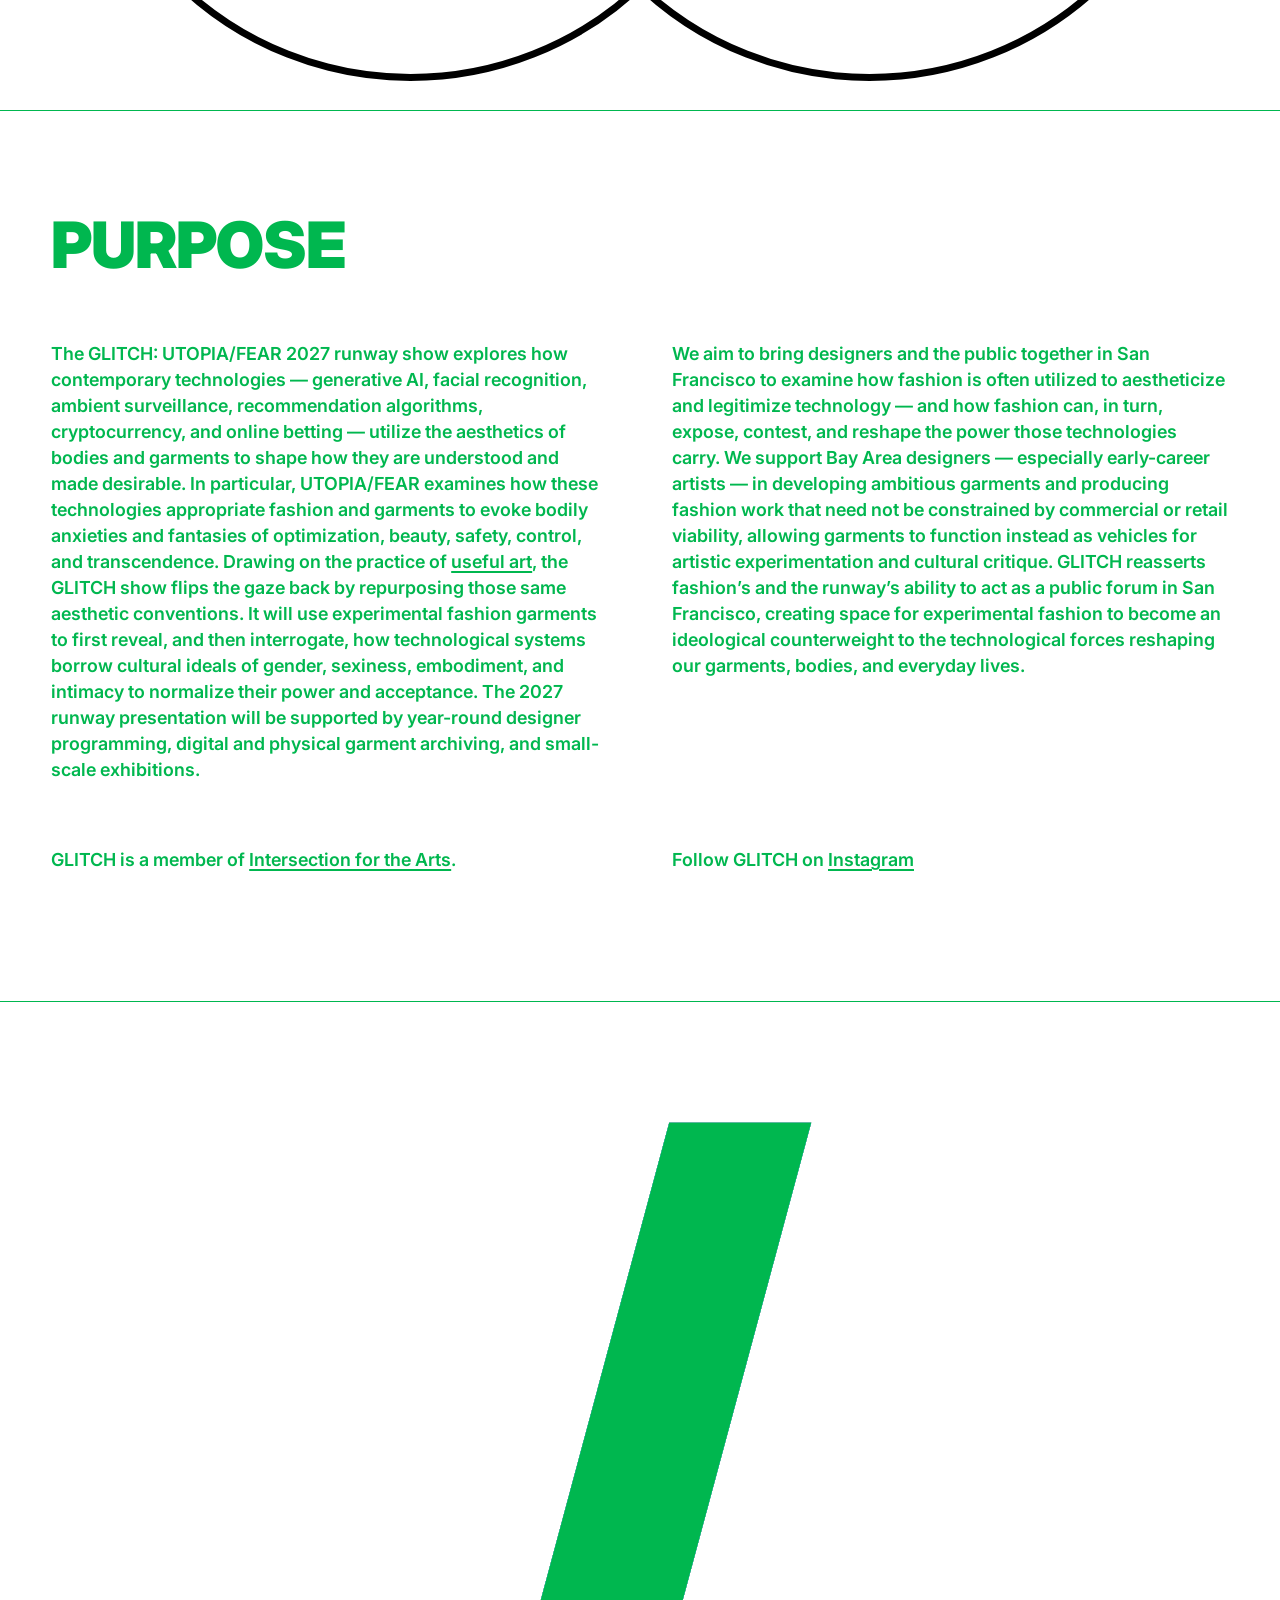
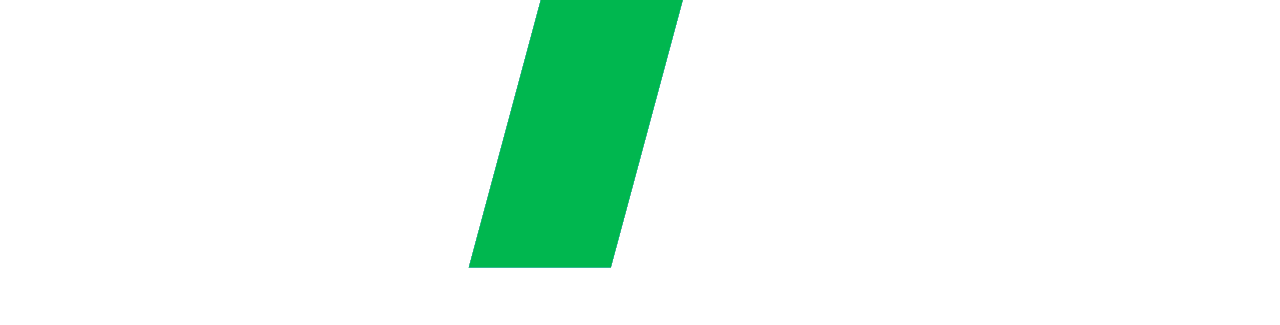
==== commit f29bee9d: "Remove header logo from homepage" ====
--- a/index.html
+++ b/index.html
@@ -19,15 +19,10 @@
       href="https://fonts.googleapis.com/css2?family=Inter:wght@600;700;800;900&family=Instrument+Serif:ital@0;1&display=swap"
       rel="stylesheet"
     />
-    <link rel="stylesheet" href="styles.css?v=157" />
+    <link rel="stylesheet" href="styles.css?v=158" />
   </head>
   <body class="has-manifesto is-contrast">
     <a class="skip" href="#manifesto">Skip to content</a>
-
-    <a class="glitch-logo" href="index.html" aria-label="GL/TCH — home">
-      <img src="assets/glitch-logo-black.png" alt="GL/TCH" decoding="async" />
-    </a>
-
 
     <main id="manifesto" class="manifesto">
       <section class="manifesto__spread" aria-label="GL/TCH manifesto">
--- a/styles.css
+++ b/styles.css
@@ -771,13 +771,6 @@
 .has-manifesto .manifesto__mode-toggle:focus-visible {
   outline: none;
   transform: translateY(-1px);
-}
-
-/* The pixel logo is itself pink, which disappears against the pink
-   manifesto background. Hide it on this page — the GL/TCH wordmark in
-   the body copy already does the branding work. */
-.has-manifesto .glitch-logo {
-  display: none;
 }
 
 /* Flex column layout: the manifesto container fills at least one
